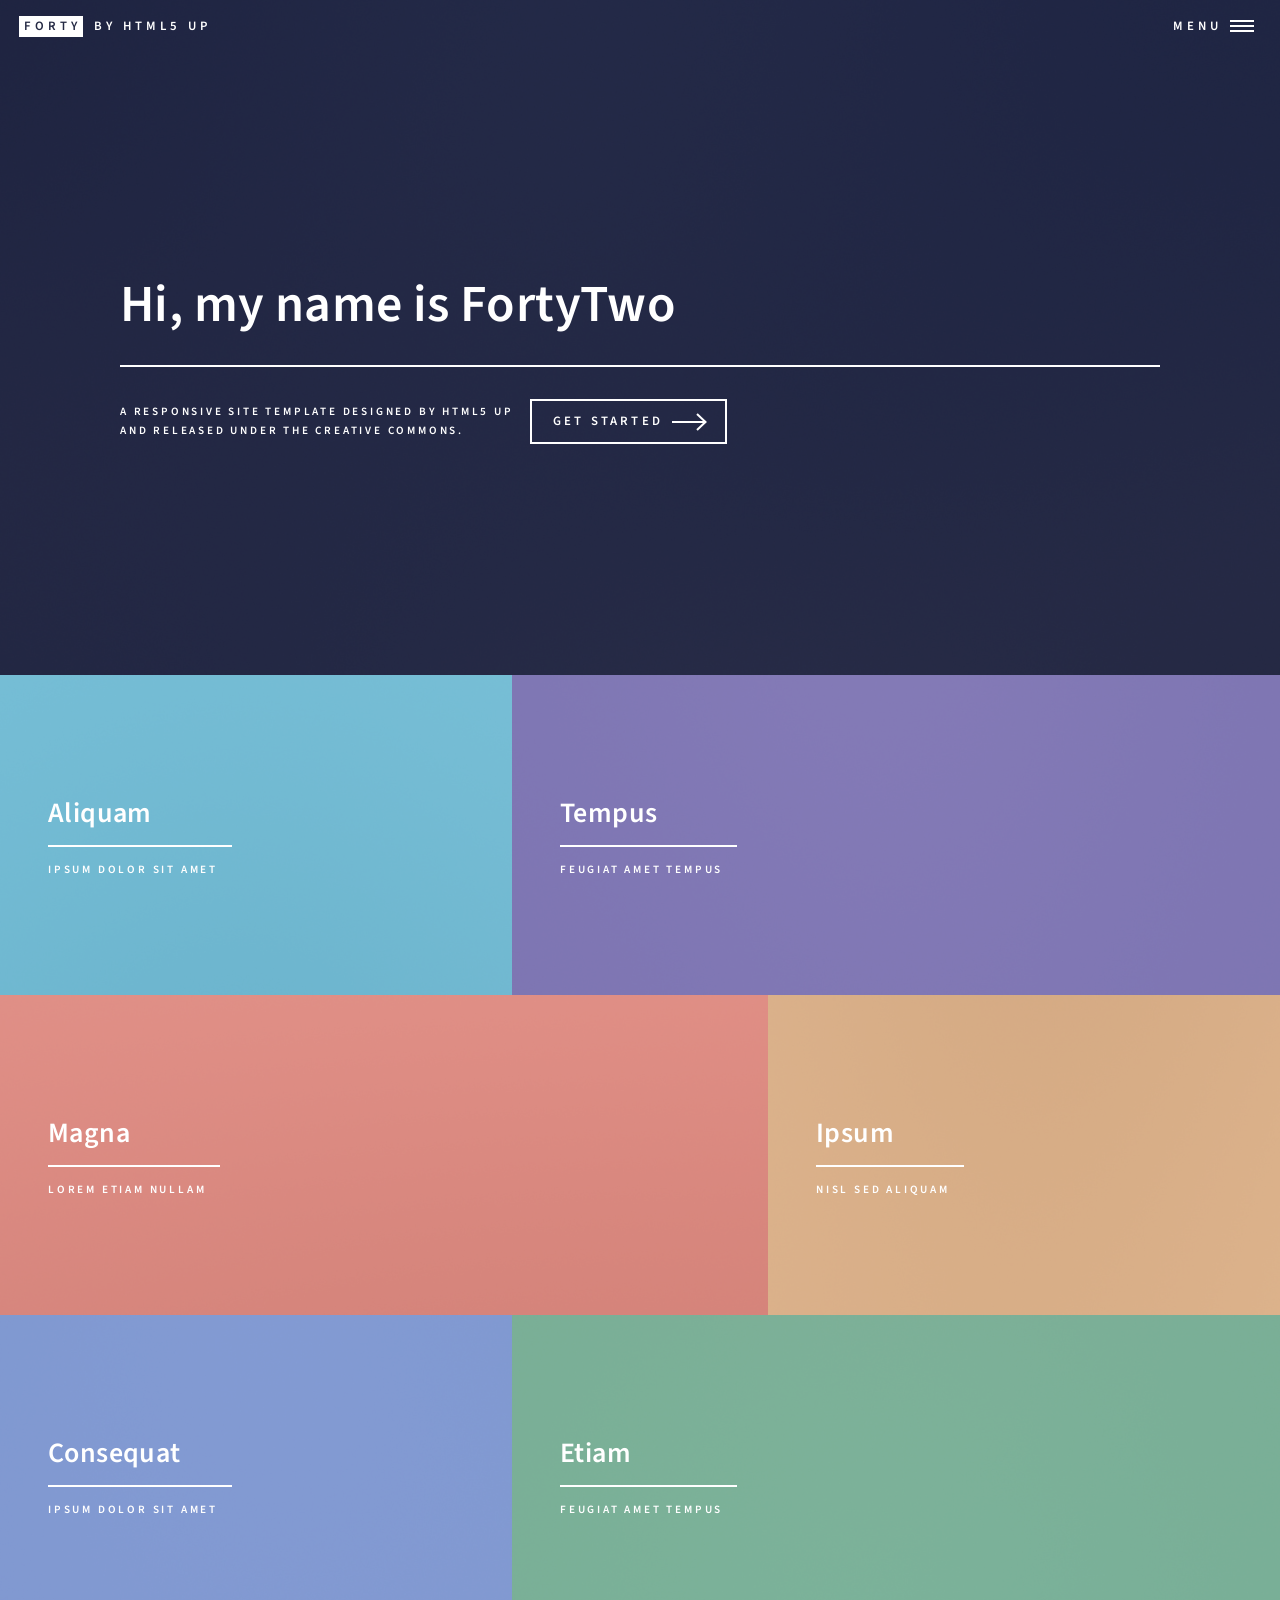
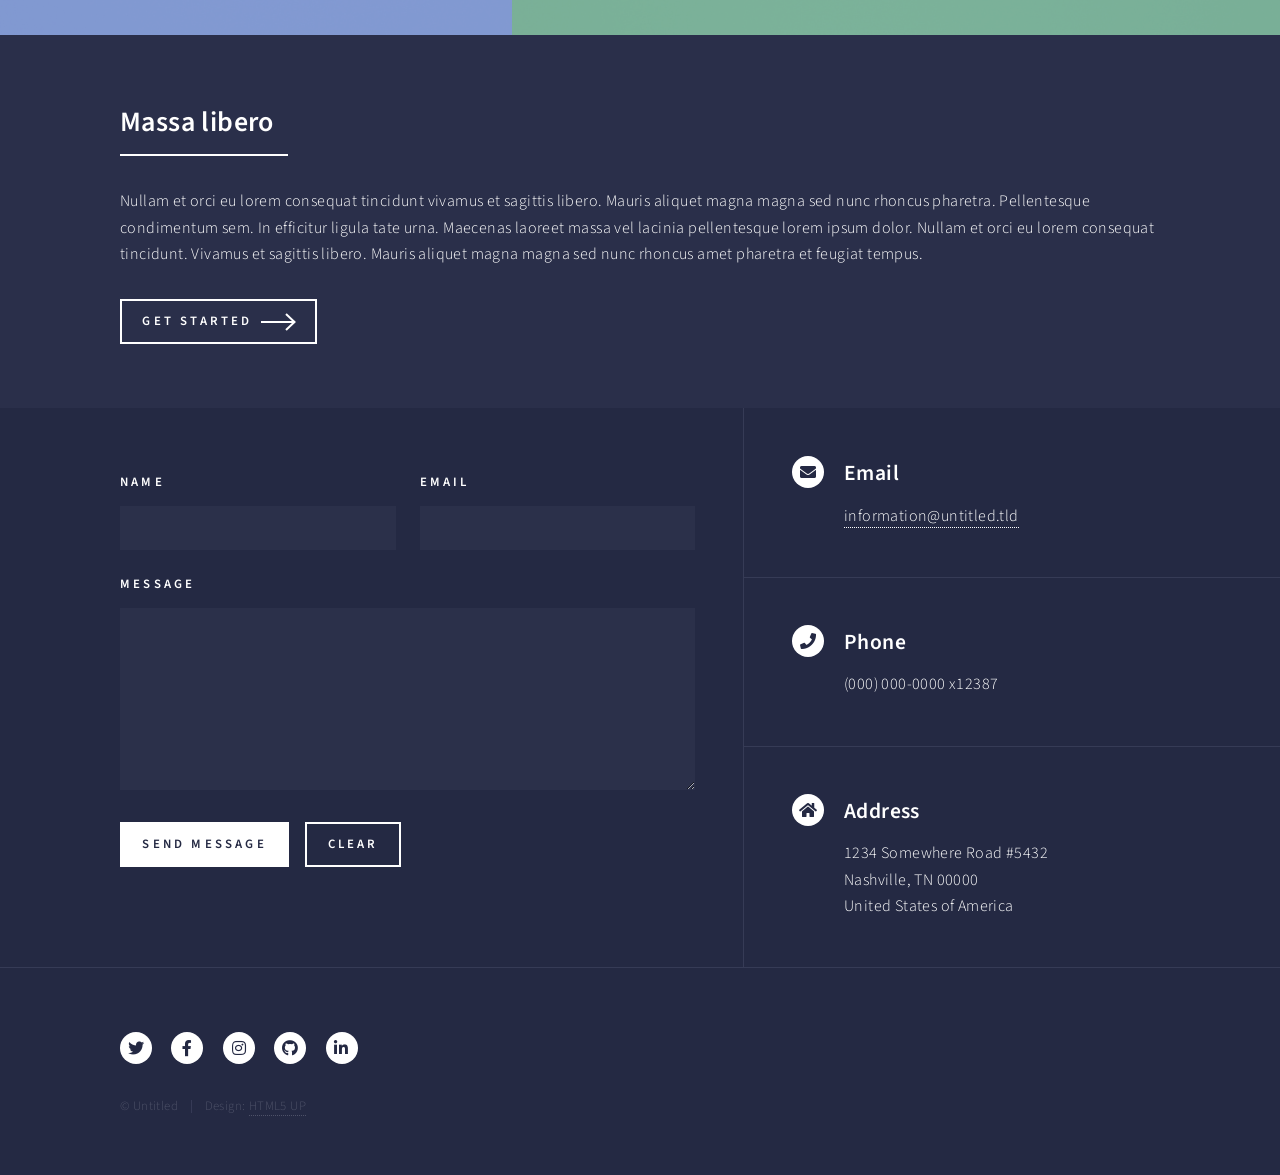
==== index.html @ 8584f083 "Update index.html" ====
<!DOCTYPE HTML>
<!--
	Forty by HTML5 UP
	html5up.net | @ajlkn
	Free for personal and commercial use under the CCA 3.0 license (html5up.net/license)
-->
<html>
	<head>
		<title>Forty by HTML5 UP</title>
		<meta charset="utf-8" />
		<meta name="viewport" content="width=device-width, initial-scale=1, user-scalable=no" />
		<link rel="stylesheet" href="assets/css/main.css" />
		<noscript><link rel="stylesheet" href="assets/css/noscript.css" /></noscript>
	</head>
	<body class="is-preload">

		<!-- Wrapper -->
			<div id="wrapper">

				<!-- Header -->
					<header id="header" class="alt">
						<a href="index.html" class="logo"><strong>Forty</strong> <span>by HTML5 UP</span></a>
						<nav>
							<a href="#menu">Menu</a>
						</nav>
					</header>

				<!-- Menu -->
					<nav id="menu">
						<ul class="links">
							<li><a href="index.html">Home</a></li>
							<li><a href="landing.html">Landing</a></li>
							<li><a href="generic.html">Generic</a></li>
							<li><a href="elements.html">Elements</a></li>
						</ul>
						<ul class="actions stacked">
							<li><a href="#" class="button primary fit">Get Started</a></li>
							<li><a href="#" class="button fit">Log In</a></li>
						</ul>
					</nav>

				<!-- Banner -->
					<section id="banner" class="major">
						<div class="inner">
							<header class="major">
								<h1>Hi, my name is FortyTwo</h1>
							</header>
							<div class="content">
								<p>A responsive site template designed by HTML5 UP<br />
								and released under the Creative Commons.</p>
								<ul class="actions">
									<li><a href="#one" class="button next scrolly">Get Started</a></li>
								</ul>
							</div>
						</div>
					</section>

				<!-- Main -->
					<div id="main">

						<!-- One -->
							<section id="one" class="tiles">
								<article>
									<span class="image">
										<img src="images/pic01.jpg" alt="" />
									</span>
									<header class="major">
										<h3><a href="landing.html" class="link">Aliquam</a></h3>
										<p>Ipsum dolor sit amet</p>
									</header>
								</article>
								<article>
									<span class="image">
										<img src="images/pic02.jpg" alt="" />
									</span>
									<header class="major">
										<h3><a href="landing.html" class="link">Tempus</a></h3>
										<p>feugiat amet tempus</p>
									</header>
								</article>
								<article>
									<span class="image">
										<img src="images/pic03.jpg" alt="" />
									</span>
									<header class="major">
										<h3><a href="landing.html" class="link">Magna</a></h3>
										<p>Lorem etiam nullam</p>
									</header>
								</article>
								<article>
									<span class="image">
										<img src="images/pic04.jpg" alt="" />
									</span>
									<header class="major">
										<h3><a href="landing.html" class="link">Ipsum</a></h3>
										<p>Nisl sed aliquam</p>
									</header>
								</article>
								<article>
									<span class="image">
										<img src="images/pic05.jpg" alt="" />
									</span>
									<header class="major">
										<h3><a href="landing.html" class="link">Consequat</a></h3>
										<p>Ipsum dolor sit amet</p>
									</header>
								</article>
								<article>
									<span class="image">
										<img src="images/pic06.jpg" alt="" />
									</span>
									<header class="major">
										<h3><a href="landing.html" class="link">Etiam</a></h3>
										<p>Feugiat amet tempus</p>
									</header>
								</article>
							</section>

						<!-- Two -->
							<section id="two">
								<div class="inner">
									<header class="major">
										<h2>Massa libero</h2>
									</header>
									<p>Nullam et orci eu lorem consequat tincidunt vivamus et sagittis libero. Mauris aliquet magna magna sed nunc rhoncus pharetra. Pellentesque condimentum sem. In efficitur ligula tate urna. Maecenas laoreet massa vel lacinia pellentesque lorem ipsum dolor. Nullam et orci eu lorem consequat tincidunt. Vivamus et sagittis libero. Mauris aliquet magna magna sed nunc rhoncus amet pharetra et feugiat tempus.</p>
									<ul class="actions">
										<li><a href="landing.html" class="button next">Get Started</a></li>
									</ul>
								</div>
							</section>

					</div>

				<!-- Contact -->
					<section id="contact">
						<div class="inner">
							<section>
								<form method="post" action="#">
									<div class="fields">
										<div class="field half">
											<label for="name">Name</label>
											<input type="text" name="name" id="name" />
										</div>
										<div class="field half">
											<label for="email">Email</label>
											<input type="text" name="email" id="email" />
										</div>
										<div class="field">
											<label for="message">Message</label>
											<textarea name="message" id="message" rows="6"></textarea>
										</div>
									</div>
									<ul class="actions">
										<li><input type="submit" value="Send Message" class="primary" /></li>
										<li><input type="reset" value="Clear" /></li>
									</ul>
								</form>
							</section>
							<section class="split">
								<section>
									<div class="contact-method">
										<span class="icon solid alt fa-envelope"></span>
										<h3>Email</h3>
										<a href="#">information@untitled.tld</a>
									</div>
								</section>
								<section>
									<div class="contact-method">
										<span class="icon solid alt fa-phone"></span>
										<h3>Phone</h3>
										<span>(000) 000-0000 x12387</span>
									</div>
								</section>
								<section>
									<div class="contact-method">
										<span class="icon solid alt fa-home"></span>
										<h3>Address</h3>
										<span>1234 Somewhere Road #5432<br />
										Nashville, TN 00000<br />
										United States of America</span>
									</div>
								</section>
							</section>
						</div>
					</section>

				<!-- Footer -->
					<footer id="footer">
						<div class="inner">
							<ul class="icons">
								<li><a href="#" class="icon brands alt fa-twitter"><span class="label">Twitter</span></a></li>
								<li><a href="#" class="icon brands alt fa-facebook-f"><span class="label">Facebook</span></a></li>
								<li><a href="#" class="icon brands alt fa-instagram"><span class="label">Instagram</span></a></li>
								<li><a href="#" class="icon brands alt fa-github"><span class="label">GitHub</span></a></li>
								<li><a href="#" class="icon brands alt fa-linkedin-in"><span class="label">LinkedIn</span></a></li>
							</ul>
							<ul class="copyright">
								<li>&copy; Untitled</li><li>Design: <a href="https://html5up.net">HTML5 UP</a></li>
							</ul>
						</div>
					</footer>

			</div>

		<!-- Scripts -->
			<script src="assets/js/jquery.min.js"></script>
			<script src="assets/js/jquery.scrolly.min.js"></script>
			<script src="assets/js/jquery.scrollex.min.js"></script>
			<script src="assets/js/browser.min.js"></script>
			<script src="assets/js/breakpoints.min.js"></script>
			<script src="assets/js/util.js"></script>
			<script src="assets/js/main.js"></script>

	</body>

</html>
---- assets/css/main.css ----
@import url(fontawesome-all.min.css);
@import url("https://fonts.googleapis.com/css?family=Source+Sans+Pro:300,300italic,600,600italic");

/*
	Forty by HTML5 UP
	html5up.net | @ajlkn
	Free for personal and commercial use under the CCA 3.0 license (html5up.net/license)
*/

html, body, div, span, applet, object,
iframe, h1, h2, h3, h4, h5, h6, p, blockquote,
pre, a, abbr, acronym, address, big, cite,
code, del, dfn, em, img, ins, kbd, q, s, samp,
small, strike, strong, sub, sup, tt, var, b,
u, i, center, dl, dt, dd, ol, ul, li, fieldset,
form, label, legend, table, caption, tbody,
tfoot, thead, tr, th, td, article, aside,
canvas, details, embed, figure, figcaption,
footer, header, hgroup, menu, nav, output, ruby,
section, summary, time, mark, audio, video {
	margin: 0;
	padding: 0;
	border: 0;
	font-size: 100%;
	font: inherit;
	vertical-align: baseline;}

article, aside, details, figcaption, figure,
footer, header, hgroup, menu, nav, section {
	display: block;}

body {
	line-height: 1;
}

ol, ul {
	list-style: none;
}

blockquote, q {
	quotes: none;
}

	blockquote:before, blockquote:after, q:before, q:after {
		content: '';
		content: none;
	}

table {
	border-collapse: collapse;
	border-spacing: 0;
}

body {
	-webkit-text-size-adjust: none;
}

mark {
	background-color: transparent;
	color: inherit;
}

input::-moz-focus-inner {
	border: 0;
	padding: 0;
}

input, select, textarea {
	-moz-appearance: none;
	-webkit-appearance: none;
	-ms-appearance: none;
	appearance: none;
}

/* Basic */

	@-ms-viewport {
		width: device-width;
	}

	body {
		-ms-overflow-style: scrollbar;
	}

	@media screen and (max-width: 480px) {

		html, body {
			min-width: 320px;
		}

	}

	html {
		box-sizing: border-box;
	}

	*, *:before, *:after {
		box-sizing: inherit;
	}

	body {
		background: #242943;
	}

		body.is-preload *, body.is-preload *:before, body.is-preload *:after {
			-moz-animation: none !important;
			-webkit-animation: none !important;
			-ms-animation: none !important;
			animation: none !important;
			-moz-transition: none !important;
			-webkit-transition: none !important;
			-ms-transition: none !important;
			transition: none !important;
		}

/* Type */

	body, input, select, textarea {
		color: #ffffff;
		font-family: "Source Sans Pro", Helvetica, sans-serif;
		font-size: 17pt;
		font-weight: 300;
		letter-spacing: 0.025em;
		line-height: 1.65;
	}

		@media screen and (max-width: 1680px) {

			body, input, select, textarea {
				font-size: 14pt;
			}

		}

		@media screen and (max-width: 1280px) {

			body, input, select, textarea {
				font-size: 12pt;
			}

		}

		@media screen and (max-width: 360px) {

			body, input, select, textarea {
				font-size: 11pt;
			}

		}

	a {
		-moz-transition: color 0.2s ease-in-out, border-bottom-color 0.2s ease-in-out;
		-webkit-transition: color 0.2s ease-in-out, border-bottom-color 0.2s ease-in-out;
		-ms-transition: color 0.2s ease-in-out, border-bottom-color 0.2s ease-in-out;
		transition: color 0.2s ease-in-out, border-bottom-color 0.2s ease-in-out;
		border-bottom: dotted 1px;
		color: inherit;
		text-decoration: none;
	}

		a:hover {
			border-bottom-color: transparent;
			color: #9bf1ff !important;
		}

		a:active {
			color: #53e3fb !important;
		}

	strong, b {
		color: #ffffff;
		font-weight: 600;
	}

	em, i {
		font-style: italic;
	}

	p {
		margin: 0 0 2em 0;
	}

	h1, h2, h3, h4, h5, h6 {
		color: #ffffff;
		font-weight: 600;
		line-height: 1.65;
		margin: 0 0 1em 0;
	}

		h1 a, h2 a, h3 a, h4 a, h5 a, h6 a {
			color: inherit;
			border-bottom: 0;
		}

	h1 {
		font-size: 2.5em;
	}

	h2 {
		font-size: 1.75em;
	}

	h3 {
		font-size: 1.35em;
	}

	h4 {
		font-size: 1.1em;
	}

	h5 {
		font-size: 0.9em;
	}

	h6 {
		font-size: 0.7em;
	}

	@media screen and (max-width: 736px) {

		h1 {
			font-size: 2em;
		}

		h2 {
			font-size: 1.5em;
		}

		h3 {
			font-size: 1.25em;
		}

	}

	sub {
		font-size: 0.8em;
		position: relative;
		top: 0.5em;
	}

	sup {
		font-size: 0.8em;
		position: relative;
		top: -0.5em;
	}

	blockquote {
		border-left: solid 4px rgba(212, 212, 255, 0.1);
		font-style: italic;
		margin: 0 0 2em 0;
		padding: 0.5em 0 0.5em 2em;
	}

	code {
		background: rgba(212, 212, 255, 0.035);
		font-family: "Courier New", monospace;
		font-size: 0.9em;
		margin: 0 0.25em;
		padding: 0.25em 0.65em;
	}

	pre {
		-webkit-overflow-scrolling: touch;
		font-family: "Courier New", monospace;
		font-size: 0.9em;
		margin: 0 0 2em 0;
	}

		pre code {
			display: block;
			line-height: 1.75;
			padding: 1em 1.5em;
			overflow-x: auto;
		}

	hr {
		border: 0;
		border-bottom: solid 1px rgba(212, 212, 255, 0.1);
		margin: 2em 0;
	}

		hr.major {
			margin: 3em 0;
		}

	.align-left {
		text-align: left;
	}

	.align-center {
		text-align: center;
	}

	.align-right {
		text-align: right;
	}

/* Row */

	.row {
		display: flex;
		flex-wrap: wrap;
		box-sizing: border-box;
		align-items: stretch;
	}

		.row > * {
			box-sizing: border-box;
		}

		.row.gtr-uniform > * > :last-child {
			margin-bottom: 0;
		}

		.row.aln-left {
			justify-content: flex-start;
		}

		.row.aln-center {
			justify-content: center;
		}

		.row.aln-right {
			justify-content: flex-end;
		}

		.row.aln-top {
			align-items: flex-start;
		}

		.row.aln-middle {
			align-items: center;
		}

		.row.aln-bottom {
			align-items: flex-end;
		}

		.row > .imp {
			order: -1;
		}

		.row > .col-1 {
			width: 8.33333%;
		}

		.row > .off-1 {
			margin-left: 8.33333%;
		}

		.row > .col-2 {
			width: 16.66667%;
		}

		.row > .off-2 {
			margin-left: 16.66667%;
		}

		.row > .col-3 {
			width: 25%;
		}

		.row > .off-3 {
			margin-left: 25%;
		}

		.row > .col-4 {
			width: 33.33333%;
		}

		.row > .off-4 {
			margin-left: 33.33333%;
		}

		.row > .col-5 {
			width: 41.66667%;
		}

		.row > .off-5 {
			margin-left: 41.66667%;
		}

		.row > .col-6 {
			width: 50%;
		}

		.row > .off-6 {
			margin-left: 50%;
		}

		.row > .col-7 {
			width: 58.33333%;
		}

		.row > .off-7 {
			margin-left: 58.33333%;
		}

		.row > .col-8 {
			width: 66.66667%;
		}

		.row > .off-8 {
			margin-left: 66.66667%;
		}

		.row > .col-9 {
			width: 75%;
		}

		.row > .off-9 {
			margin-left: 75%;
		}

		.row > .col-10 {
			width: 83.33333%;
		}

		.row > .off-10 {
			margin-left: 83.33333%;
		}

		.row > .col-11 {
			width: 91.66667%;
		}

		.row > .off-11 {
			margin-left: 91.66667%;
		}

		.row > .col-12 {
			width: 100%;
		}

		.row > .off-12 {
			margin-left: 100%;
		}

		.row.gtr-0 {
			margin-top: 0;
			margin-left: 0em;
		}

			.row.gtr-0 > * {
				padding: 0 0 0 0em;
			}

			.row.gtr-0.gtr-uniform {
				margin-top: 0em;
			}

				.row.gtr-0.gtr-uniform > * {
					padding-top: 0em;
				}

		.row.gtr-25 {
			margin-top: 0;
			margin-left: -0.5em;
		}

			.row.gtr-25 > * {
				padding: 0 0 0 0.5em;
			}

			.row.gtr-25.gtr-uniform {
				margin-top: -0.5em;
			}

				.row.gtr-25.gtr-uniform > * {
					padding-top: 0.5em;
				}

		.row.gtr-50 {
			margin-top: 0;
			margin-left: -1em;
		}

			.row.gtr-50 > * {
				padding: 0 0 0 1em;
			}

			.row.gtr-50.gtr-uniform {
				margin-top: -1em;
			}

				.row.gtr-50.gtr-uniform > * {
					padding-top: 1em;
				}

		.row {
			margin-top: 0;
			margin-left: -2em;
		}

			.row > * {
				padding: 0 0 0 2em;
			}

			.row.gtr-uniform {
				margin-top: -2em;
			}

				.row.gtr-uniform > * {
					padding-top: 2em;
				}

		.row.gtr-150 {
			margin-top: 0;
			margin-left: -3em;
		}

			.row.gtr-150 > * {
				padding: 0 0 0 3em;
			}

			.row.gtr-150.gtr-uniform {
				margin-top: -3em;
			}

				.row.gtr-150.gtr-uniform > * {
					padding-top: 3em;
				}

		.row.gtr-200 {
			margin-top: 0;
			margin-left: -4em;
		}

			.row.gtr-200 > * {
				padding: 0 0 0 4em;
			}

			.row.gtr-200.gtr-uniform {
				margin-top: -4em;
			}

				.row.gtr-200.gtr-uniform > * {
					padding-top: 4em;
				}

		@media screen and (max-width: 1680px) {

			.row {
				display: flex;
				flex-wrap: wrap;
				box-sizing: border-box;
				align-items: stretch;
			}

				.row > * {
					box-sizing: border-box;
				}

				.row.gtr-uniform > * > :last-child {
					margin-bottom: 0;
				}

				.row.aln-left {
					justify-content: flex-start;
				}

				.row.aln-center {
					justify-content: center;
				}

				.row.aln-right {
					justify-content: flex-end;
				}

				.row.aln-top {
					align-items: flex-start;
				}

				.row.aln-middle {
					align-items: center;
				}

				.row.aln-bottom {
					align-items: flex-end;
				}

				.row > .imp-xlarge {
					order: -1;
				}

				.row > .col-1-xlarge {
					width: 8.33333%;
				}

				.row > .off-1-xlarge {
					margin-left: 8.33333%;
				}

				.row > .col-2-xlarge {
					width: 16.66667%;
				}

				.row > .off-2-xlarge {
					margin-left: 16.66667%;
				}

				.row > .col-3-xlarge {
					width: 25%;
				}

				.row > .off-3-xlarge {
					margin-left: 25%;
				}

				.row > .col-4-xlarge {
					width: 33.33333%;
				}

				.row > .off-4-xlarge {
					margin-left: 33.33333%;
				}

				.row > .col-5-xlarge {
					width: 41.66667%;
				}

				.row > .off-5-xlarge {
					margin-left: 41.66667%;
				}

				.row > .col-6-xlarge {
					width: 50%;
				}

				.row > .off-6-xlarge {
					margin-left: 50%;
				}

				.row > .col-7-xlarge {
					width: 58.33333%;
				}

				.row > .off-7-xlarge {
					margin-left: 58.33333%;
				}

				.row > .col-8-xlarge {
					width: 66.66667%;
				}

				.row > .off-8-xlarge {
					margin-left: 66.66667%;
				}

				.row > .col-9-xlarge {
					width: 75%;
				}

				.row > .off-9-xlarge {
					margin-left: 75%;
				}

				.row > .col-10-xlarge {
					width: 83.33333%;
				}

				.row > .off-10-xlarge {
					margin-left: 83.33333%;
				}

				.row > .col-11-xlarge {
					width: 91.66667%;
				}

				.row > .off-11-xlarge {
					margin-left: 91.66667%;
				}

				.row > .col-12-xlarge {
					width: 100%;
				}

				.row > .off-12-xlarge {
					margin-left: 100%;
				}

				.row.gtr-0 {
					margin-top: 0;
					margin-left: 0em;
				}

					.row.gtr-0 > * {
						padding: 0 0 0 0em;
					}

					.row.gtr-0.gtr-uniform {
						margin-top: 0em;
					}

						.row.gtr-0.gtr-uniform > * {
							padding-top: 0em;
						}

				.row.gtr-25 {
					margin-top: 0;
					margin-left: -0.5em;
				}

					.row.gtr-25 > * {
						padding: 0 0 0 0.5em;
					}

					.row.gtr-25.gtr-uniform {
						margin-top: -0.5em;
					}

						.row.gtr-25.gtr-uniform > * {
							padding-top: 0.5em;
						}

				.row.gtr-50 {
					margin-top: 0;
					margin-left: -1em;
				}

					.row.gtr-50 > * {
						padding: 0 0 0 1em;
					}

					.row.gtr-50.gtr-uniform {
						margin-top: -1em;
					}

						.row.gtr-50.gtr-uniform > * {
							padding-top: 1em;
						}

				.row {
					margin-top: 0;
					margin-left: -2em;
				}

					.row > * {
						padding: 0 0 0 2em;
					}

					.row.gtr-uniform {
						margin-top: -2em;
					}

						.row.gtr-uniform > * {
							padding-top: 2em;
						}

				.row.gtr-150 {
					margin-top: 0;
					margin-left: -3em;
				}

					.row.gtr-150 > * {
						padding: 0 0 0 3em;
					}

					.row.gtr-150.gtr-uniform {
						margin-top: -3em;
					}

						.row.gtr-150.gtr-uniform > * {
							padding-top: 3em;
						}

				.row.gtr-200 {
					margin-top: 0;
					margin-left: -4em;
				}

					.row.gtr-200 > * {
						padding: 0 0 0 4em;
					}

					.row.gtr-200.gtr-uniform {
						margin-top: -4em;
					}

						.row.gtr-200.gtr-uniform > * {
							padding-top: 4em;
						}

		}

		@media screen and (max-width: 1280px) {

			.row {
				display: flex;
				flex-wrap: wrap;
				box-sizing: border-box;
				align-items: stretch;
			}

				.row > * {
					box-sizing: border-box;
				}

				.row.gtr-uniform > * > :last-child {
					margin-bottom: 0;
				}

				.row.aln-left {
					justify-content: flex-start;
				}

				.row.aln-center {
					justify-content: center;
				}

				.row.aln-right {
					justify-content: flex-end;
				}

				.row.aln-top {
					align-items: flex-start;
				}

				.row.aln-middle {
					align-items: center;
				}

				.row.aln-bottom {
					align-items: flex-end;
				}

				.row > .imp-large {
					order: -1;
				}

				.row > .col-1-large {
					width: 8.33333%;
				}

				.row > .off-1-large {
					margin-left: 8.33333%;
				}

				.row > .col-2-large {
					width: 16.66667%;
				}

				.row > .off-2-large {
					margin-left: 16.66667%;
				}

				.row > .col-3-large {
					width: 25%;
				}

				.row > .off-3-large {
					margin-left: 25%;
				}

				.row > .col-4-large {
					width: 33.33333%;
				}

				.row > .off-4-large {
					margin-left: 33.33333%;
				}

				.row > .col-5-large {
					width: 41.66667%;
				}

				.row > .off-5-large {
					margin-left: 41.66667%;
				}

				.row > .col-6-large {
					width: 50%;
				}

				.row > .off-6-large {
					margin-left: 50%;
				}

				.row > .col-7-large {
					width: 58.33333%;
				}

				.row > .off-7-large {
					margin-left: 58.33333%;
				}

				.row > .col-8-large {
					width: 66.66667%;
				}

				.row > .off-8-large {
					margin-left: 66.66667%;
				}

				.row > .col-9-large {
					width: 75%;
				}

				.row > .off-9-large {
					margin-left: 75%;
				}

				.row > .col-10-large {
					width: 83.33333%;
				}

				.row > .off-10-large {
					margin-left: 83.33333%;
				}

				.row > .col-11-large {
					width: 91.66667%;
				}

				.row > .off-11-large {
					margin-left: 91.66667%;
				}

				.row > .col-12-large {
					width: 100%;
				}

				.row > .off-12-large {
					margin-left: 100%;
				}

				.row.gtr-0 {
					margin-top: 0;
					margin-left: 0em;
				}

					.row.gtr-0 > * {
						padding: 0 0 0 0em;
					}

					.row.gtr-0.gtr-uniform {
						margin-top: 0em;
					}

						.row.gtr-0.gtr-uniform > * {
							padding-top: 0em;
						}

				.row.gtr-25 {
					margin-top: 0;
					margin-left: -0.375em;
				}

					.row.gtr-25 > * {
						padding: 0 0 0 0.375em;
					}

					.row.gtr-25.gtr-uniform {
						margin-top: -0.375em;
					}

						.row.gtr-25.gtr-uniform > * {
							padding-top: 0.375em;
						}

				.row.gtr-50 {
					margin-top: 0;
					margin-left: -0.75em;
				}

					.row.gtr-50 > * {
						padding: 0 0 0 0.75em;
					}

					.row.gtr-50.gtr-uniform {
						margin-top: -0.75em;
					}

						.row.gtr-50.gtr-uniform > * {
							padding-top: 0.75em;
						}

				.row {
					margin-top: 0;
					margin-left: -1.5em;
				}

					.row > * {
						padding: 0 0 0 1.5em;
					}

					.row.gtr-uniform {
						margin-top: -1.5em;
					}

						.row.gtr-uniform > * {
							padding-top: 1.5em;
						}

				.row.gtr-150 {
					margin-top: 0;
					margin-left: -2.25em;
				}

					.row.gtr-150 > * {
						padding: 0 0 0 2.25em;
					}

					.row.gtr-150.gtr-uniform {
						margin-top: -2.25em;
					}

						.row.gtr-150.gtr-uniform > * {
							padding-top: 2.25em;
						}

				.row.gtr-200 {
					margin-top: 0;
					margin-left: -3em;
				}

					.row.gtr-200 > * {
						padding: 0 0 0 3em;
					}

					.row.gtr-200.gtr-uniform {
						margin-top: -3em;
					}

						.row.gtr-200.gtr-uniform > * {
							padding-top: 3em;
						}

		}

		@media screen and (max-width: 980px) {

			.row {
				display: flex;
				flex-wrap: wrap;
				box-sizing: border-box;
				align-items: stretch;
			}

				.row > * {
					box-sizing: border-box;
				}

				.row.gtr-uniform > * > :last-child {
					margin-bottom: 0;
				}

				.row.aln-left {
					justify-content: flex-start;
				}

				.row.aln-center {
					justify-content: center;
				}

				.row.aln-right {
					justify-content: flex-end;
				}

				.row.aln-top {
					align-items: flex-start;
				}

				.row.aln-middle {
					align-items: center;
				}

				.row.aln-bottom {
					align-items: flex-end;
				}

				.row > .imp-medium {
					order: -1;
				}

				.row > .col-1-medium {
					width: 8.33333%;
				}

				.row > .off-1-medium {
					margin-left: 8.33333%;
				}

				.row > .col-2-medium {
					width: 16.66667%;
				}

				.row > .off-2-medium {
					margin-left: 16.66667%;
				}

				.row > .col-3-medium {
					width: 25%;
				}

				.row > .off-3-medium {
					margin-left: 25%;
				}

				.row > .col-4-medium {
					width: 33.33333%;
				}

				.row > .off-4-medium {
					margin-left: 33.33333%;
				}

				.row > .col-5-medium {
					width: 41.66667%;
				}

				.row > .off-5-medium {
					margin-left: 41.66667%;
				}

				.row > .col-6-medium {
					width: 50%;
				}

				.row > .off-6-medium {
					margin-left: 50%;
				}

				.row > .col-7-medium {
					width: 58.33333%;
				}

				.row > .off-7-medium {
					margin-left: 58.33333%;
				}

				.row > .col-8-medium {
					width: 66.66667%;
				}

				.row > .off-8-medium {
					margin-left: 66.66667%;
				}

				.row > .col-9-medium {
					width: 75%;
				}

				.row > .off-9-medium {
					margin-left: 75%;
				}

				.row > .col-10-medium {
					width: 83.33333%;
				}

				.row > .off-10-medium {
					margin-left: 83.33333%;
				}

				.row > .col-11-medium {
					width: 91.66667%;
				}

				.row > .off-11-medium {
					margin-left: 91.66667%;
				}

				.row > .col-12-medium {
					width: 100%;
				}

				.row > .off-12-medium {
					margin-left: 100%;
				}

				.row.gtr-0 {
					margin-top: 0;
					margin-left: 0em;
				}

					.row.gtr-0 > * {
						padding: 0 0 0 0em;
					}

					.row.gtr-0.gtr-uniform {
						margin-top: 0em;
					}

						.row.gtr-0.gtr-uniform > * {
							padding-top: 0em;
						}

				.row.gtr-25 {
					margin-top: 0;
					margin-left: -0.375em;
				}

					.row.gtr-25 > * {
						padding: 0 0 0 0.375em;
					}

					.row.gtr-25.gtr-uniform {
						margin-top: -0.375em;
					}

						.row.gtr-25.gtr-uniform > * {
							padding-top: 0.375em;
						}

				.row.gtr-50 {
					margin-top: 0;
					margin-left: -0.75em;
				}

					.row.gtr-50 > * {
						padding: 0 0 0 0.75em;
					}

					.row.gtr-50.gtr-uniform {
						margin-top: -0.75em;
					}

						.row.gtr-50.gtr-uniform > * {
							padding-top: 0.75em;
						}

				.row {
					margin-top: 0;
					margin-left: -1.5em;
				}

					.row > * {
						padding: 0 0 0 1.5em;
					}

					.row.gtr-uniform {
						margin-top: -1.5em;
					}

						.row.gtr-uniform > * {
							padding-top: 1.5em;
						}

				.row.gtr-150 {
					margin-top: 0;
					margin-left: -2.25em;
				}

					.row.gtr-150 > * {
						padding: 0 0 0 2.25em;
					}

					.row.gtr-150.gtr-uniform {
						margin-top: -2.25em;
					}

						.row.gtr-150.gtr-uniform > * {
							padding-top: 2.25em;
						}

				.row.gtr-200 {
					margin-top: 0;
					margin-left: -3em;
				}

					.row.gtr-200 > * {
						padding: 0 0 0 3em;
					}

					.row.gtr-200.gtr-uniform {
						margin-top: -3em;
					}

						.row.gtr-200.gtr-uniform > * {
							padding-top: 3em;
						}

		}

		@media screen and (max-width: 736px) {

			.row {
				display: flex;
				flex-wrap: wrap;
				box-sizing: border-box;
				align-items: stretch;
			}

				.row > * {
					box-sizing: border-box;
				}

				.row.gtr-uniform > * > :last-child {
					margin-bottom: 0;
				}

				.row.aln-left {
					justify-content: flex-start;
				}

				.row.aln-center {
					justify-content: center;
				}

				.row.aln-right {
					justify-content: flex-end;
				}

				.row.aln-top {
					align-items: flex-start;
				}

				.row.aln-middle {
					align-items: center;
				}

				.row.aln-bottom {
					align-items: flex-end;
				}

				.row > .imp-small {
					order: -1;
				}

				.row > .col-1-small {
					width: 8.33333%;
				}

				.row > .off-1-small {
					margin-left: 8.33333%;
				}

				.row > .col-2-small {
					width: 16.66667%;
				}

				.row > .off-2-small {
					margin-left: 16.66667%;
				}

				.row > .col-3-small {
					width: 25%;
				}

				.row > .off-3-small {
					margin-left: 25%;
				}

				.row > .col-4-small {
					width: 33.33333%;
				}

				.row > .off-4-small {
					margin-left: 33.33333%;
				}

				.row > .col-5-small {
					width: 41.66667%;
				}

				.row > .off-5-small {
					margin-left: 41.66667%;
				}

				.row > .col-6-small {
					width: 50%;
				}

				.row > .off-6-small {
					margin-left: 50%;
				}

				.row > .col-7-small {
					width: 58.33333%;
				}

				.row > .off-7-small {
					margin-left: 58.33333%;
				}

				.row > .col-8-small {
					width: 66.66667%;
				}

				.row > .off-8-small {
					margin-left: 66.66667%;
				}

				.row > .col-9-small {
					width: 75%;
				}

				.row > .off-9-small {
					margin-left: 75%;
				}

				.row > .col-10-small {
					width: 83.33333%;
				}

				.row > .off-10-small {
					margin-left: 83.33333%;
				}

				.row > .col-11-small {
					width: 91.66667%;
				}

				.row > .off-11-small {
					margin-left: 91.66667%;
				}

				.row > .col-12-small {
					width: 100%;
				}

				.row > .off-12-small {
					margin-left: 100%;
				}

				.row.gtr-0 {
					margin-top: 0;
					margin-left: 0em;
				}

					.row.gtr-0 > * {
						padding: 0 0 0 0em;
					}

					.row.gtr-0.gtr-uniform {
						margin-top: 0em;
					}

						.row.gtr-0.gtr-uniform > * {
							padding-top: 0em;
						}

				.row.gtr-25 {
					margin-top: 0;
					margin-left: -0.3125em;
				}

					.row.gtr-25 > * {
						padding: 0 0 0 0.3125em;
					}

					.row.gtr-25.gtr-uniform {
						margin-top: -0.3125em;
					}

						.row.gtr-25.gtr-uniform > * {
							padding-top: 0.3125em;
						}

				.row.gtr-50 {
					margin-top: 0;
					margin-left: -0.625em;
				}

					.row.gtr-50 > * {
						padding: 0 0 0 0.625em;
					}

					.row.gtr-50.gtr-uniform {
						margin-top: -0.625em;
					}

						.row.gtr-50.gtr-uniform > * {
							padding-top: 0.625em;
						}

				.row {
					margin-top: 0;
					margin-left: -1.25em;
				}

					.row > * {
						padding: 0 0 0 1.25em;
					}

					.row.gtr-uniform {
						margin-top: -1.25em;
					}

						.row.gtr-uniform > * {
							padding-top: 1.25em;
						}

				.row.gtr-150 {
					margin-top: 0;
					margin-left: -1.875em;
				}

					.row.gtr-150 > * {
						padding: 0 0 0 1.875em;
					}

					.row.gtr-150.gtr-uniform {
						margin-top: -1.875em;
					}

						.row.gtr-150.gtr-uniform > * {
							padding-top: 1.875em;
						}

				.row.gtr-200 {
					margin-top: 0;
					margin-left: -2.5em;
				}

					.row.gtr-200 > * {
						padding: 0 0 0 2.5em;
					}

					.row.gtr-200.gtr-uniform {
						margin-top: -2.5em;
					}

						.row.gtr-200.gtr-uniform > * {
							padding-top: 2.5em;
						}

		}

		@media screen and (max-width: 480px) {

			.row {
				display: flex;
				flex-wrap: wrap;
				box-sizing: border-box;
				align-items: stretch;
			}

				.row > * {
					box-sizing: border-box;
				}

				.row.gtr-uniform > * > :last-child {
					margin-bottom: 0;
				}

				.row.aln-left {
					justify-content: flex-start;
				}

				.row.aln-center {
					justify-content: center;
				}

				.row.aln-right {
					justify-content: flex-end;
				}

				.row.aln-top {
					align-items: flex-start;
				}

				.row.aln-middle {
					align-items: center;
				}

				.row.aln-bottom {
					align-items: flex-end;
				}

				.row > .imp-xsmall {
					order: -1;
				}

				.row > .col-1-xsmall {
					width: 8.33333%;
				}

				.row > .off-1-xsmall {
					margin-left: 8.33333%;
				}

				.row > .col-2-xsmall {
					width: 16.66667%;
				}

				.row > .off-2-xsmall {
					margin-left: 16.66667%;
				}

				.row > .col-3-xsmall {
					width: 25%;
				}

				.row > .off-3-xsmall {
					margin-left: 25%;
				}

				.row > .col-4-xsmall {
					width: 33.33333%;
				}

				.row > .off-4-xsmall {
					margin-left: 33.33333%;
				}

				.row > .col-5-xsmall {
					width: 41.66667%;
				}

				.row > .off-5-xsmall {
					margin-left: 41.66667%;
				}

				.row > .col-6-xsmall {
					width: 50%;
				}

				.row > .off-6-xsmall {
					margin-left: 50%;
				}

				.row > .col-7-xsmall {
					width: 58.33333%;
				}

				.row > .off-7-xsmall {
					margin-left: 58.33333%;
				}

				.row > .col-8-xsmall {
					width: 66.66667%;
				}

				.row > .off-8-xsmall {
					margin-left: 66.66667%;
				}

				.row > .col-9-xsmall {
					width: 75%;
				}

				.row > .off-9-xsmall {
					margin-left: 75%;
				}

				.row > .col-10-xsmall {
					width: 83.33333%;
				}

				.row > .off-10-xsmall {
					margin-left: 83.33333%;
				}

				.row > .col-11-xsmall {
					width: 91.66667%;
				}

				.row > .off-11-xsmall {
					margin-left: 91.66667%;
				}

				.row > .col-12-xsmall {
					width: 100%;
				}

				.row > .off-12-xsmall {
					margin-left: 100%;
				}

				.row.gtr-0 {
					margin-top: 0;
					margin-left: 0em;
				}

					.row.gtr-0 > * {
						padding: 0 0 0 0em;
					}

					.row.gtr-0.gtr-uniform {
						margin-top: 0em;
					}

						.row.gtr-0.gtr-uniform > * {
							padding-top: 0em;
						}

				.row.gtr-25 {
					margin-top: 0;
					margin-left: -0.3125em;
				}

					.row.gtr-25 > * {
						padding: 0 0 0 0.3125em;
					}

					.row.gtr-25.gtr-uniform {
						margin-top: -0.3125em;
					}

						.row.gtr-25.gtr-uniform > * {
							padding-top: 0.3125em;
						}

				.row.gtr-50 {
					margin-top: 0;
					margin-left: -0.625em;
				}

					.row.gtr-50 > * {
						padding: 0 0 0 0.625em;
					}

					.row.gtr-50.gtr-uniform {
						margin-top: -0.625em;
					}

						.row.gtr-50.gtr-uniform > * {
							padding-top: 0.625em;
						}

				.row {
					margin-top: 0;
					margin-left: -1.25em;
				}

					.row > * {
						padding: 0 0 0 1.25em;
					}

					.row.gtr-uniform {
						margin-top: -1.25em;
					}

						.row.gtr-uniform > * {
							padding-top: 1.25em;
						}

				.row.gtr-150 {
					margin-top: 0;
					margin-left: -1.875em;
				}

					.row.gtr-150 > * {
						padding: 0 0 0 1.875em;
					}

					.row.gtr-150.gtr-uniform {
						margin-top: -1.875em;
					}

						.row.gtr-150.gtr-uniform > * {
							padding-top: 1.875em;
						}

				.row.gtr-200 {
					margin-top: 0;
					margin-left: -2.5em;
				}

					.row.gtr-200 > * {
						padding: 0 0 0 2.5em;
					}

					.row.gtr-200.gtr-uniform {
						margin-top: -2.5em;
					}

						.row.gtr-200.gtr-uniform > * {
							padding-top: 2.5em;
						}

		}

/* Section/Article */

	section.special, article.special {
		text-align: center;
	}

	header.major {
		width: -moz-max-content;
		width: -webkit-max-content;
		width: -ms-max-content;
		width: max-content;
		margin-bottom: 2em;
	}

		header.major > :first-child {
			margin-bottom: 0;
			width: calc(100% + 0.5em);
		}

			header.major > :first-child:after {
				content: '';
				background-color: #ffffff;
				display: block;
				height: 2px;
				margin: 0.325em 0 0.5em 0;
				width: 100%;
			}

		header.major > p {
			font-size: 0.7em;
			font-weight: 600;
			letter-spacing: 0.25em;
			margin-bottom: 0;
			text-transform: uppercase;
		}

		body.is-ie header.major > :first-child:after {
			max-width: 9em;
		}

		body.is-ie header.major > h1:after {
			max-width: 100% !important;
		}

	@media screen and (max-width: 736px) {

		header.major > p br {
			display: none;
		}

	}

/* Form */

	form {
		margin: 0 0 2em 0;
	}

		form > :last-child {
			margin-bottom: 0;
		}

		form > .fields {
			display: -moz-flex;
			display: -webkit-flex;
			display: -ms-flex;
			display: flex;
			-moz-flex-wrap: wrap;
			-webkit-flex-wrap: wrap;
			-ms-flex-wrap: wrap;
			flex-wrap: wrap;
			width: calc(100% + 3em);
			margin: -1.5em 0 2em -1.5em;
		}

			form > .fields > .field {
				-moz-flex-grow: 0;
				-webkit-flex-grow: 0;
				-ms-flex-grow: 0;
				flex-grow: 0;
				-moz-flex-shrink: 0;
				-webkit-flex-shrink: 0;
				-ms-flex-shrink: 0;
				flex-shrink: 0;
				padding: 1.5em 0 0 1.5em;
				width: calc(100% - 1.5em);
			}

				form > .fields > .field.half {
					width: calc(50% - 0.75em);
				}

				form > .fields > .field.third {
					width: calc(100%/3 - 0.5em);
				}

				form > .fields > .field.quarter {
					width: calc(25% - 0.375em);
				}

		@media screen and (max-width: 480px) {

			form > .fields {
				width: calc(100% + 3em);
				margin: -1.5em 0 2em -1.5em;
			}

				form > .fields > .field {
					padding: 1.5em 0 0 1.5em;
					width: calc(100% - 1.5em);
				}

					form > .fields > .field.half {
						width: calc(100% - 1.5em);
					}

					form > .fields > .field.third {
						width: calc(100% - 1.5em);
					}

					form > .fields > .field.quarter {
						width: calc(100% - 1.5em);
					}

		}

	label {
		color: #ffffff;
		display: block;
		font-size: 0.8em;
		font-weight: 600;
		letter-spacing: 0.25em;
		margin: 0 0 1em 0;
		text-transform: uppercase;
	}

	input[type="text"],
	input[type="password"],
	input[type="email"],
	input[type="tel"],
	input[type="search"],
	input[type="url"],
	select,
	textarea {
		-moz-appearance: none;
		-webkit-appearance: none;
		-ms-appearance: none;
		appearance: none;
		background: rgba(212, 212, 255, 0.035);
		border: none;
		border-radius: 0;
		color: inherit;
		display: block;
		outline: 0;
		padding: 0 1em;
		text-decoration: none;
		width: 100%;
	}

		input[type="text"]:invalid,
		input[type="password"]:invalid,
		input[type="email"]:invalid,
		input[type="tel"]:invalid,
		input[type="search"]:invalid,
		input[type="url"]:invalid,
		select:invalid,
		textarea:invalid {
			box-shadow: none;
		}

		input[type="text"]:focus,
		input[type="password"]:focus,
		input[type="email"]:focus,
		input[type="tel"]:focus,
		input[type="search"]:focus,
		input[type="url"]:focus,
		select:focus,
		textarea:focus {
			border-color: #9bf1ff;
			box-shadow: 0 0 0 2px #9bf1ff;
		}

	select {
		background-image: url("data:image/svg+xml;charset=utf8,%3Csvg xmlns='http://www.w3.org/2000/svg' width='40' height='40' preserveAspectRatio='none' viewBox='0 0 40 40'%3E%3Cpath d='M9.4,12.3l10.4,10.4l10.4-10.4c0.2-0.2,0.5-0.4,0.9-0.4c0.3,0,0.6,0.1,0.9,0.4l3.3,3.3c0.2,0.2,0.4,0.5,0.4,0.9 c0,0.4-0.1,0.6-0.4,0.9L20.7,31.9c-0.2,0.2-0.5,0.4-0.9,0.4c-0.3,0-0.6-0.1-0.9-0.4L4.3,17.3c-0.2-0.2-0.4-0.5-0.4-0.9 c0-0.4,0.1-0.6,0.4-0.9l3.3-3.3c0.2-0.2,0.5-0.4,0.9-0.4S9.1,12.1,9.4,12.3z' fill='rgba(212, 212, 255, 0.1)' /%3E%3C/svg%3E");
		background-size: 1.25rem;
		background-repeat: no-repeat;
		background-position: calc(100% - 1rem) center;
		height: 2.75em;
		padding-right: 2.75em;
		text-overflow: ellipsis;
	}

		select option {
			color: #ffffff;
			background: #242943;
		}

		select:focus::-ms-value {
			background-color: transparent;
		}

		select::-ms-expand {
			display: none;
		}

	input[type="text"],
	input[type="password"],
	input[type="email"],
	input[type="tel"],
	input[type="search"],
	input[type="url"],
	select {
		height: 2.75em;
	}

	textarea {
		padding: 0.75em 1em;
	}

	input[type="checkbox"],
	input[type="radio"] {
		-moz-appearance: none;
		-webkit-appearance: none;
		-ms-appearance: none;
		appearance: none;
		display: block;
		float: left;
		margin-right: -2em;
		opacity: 0;
		width: 1em;
		z-index: -1;
	}

		input[type="checkbox"] + label,
		input[type="radio"] + label {
			text-decoration: none;
			color: #ffffff;
			cursor: pointer;
			display: inline-block;
			font-weight: 300;
			padding-left: 2.65em;
			padding-right: 0.75em;
			position: relative;
		}

			input[type="checkbox"] + label:before,
			input[type="radio"] + label:before {
				-moz-osx-font-smoothing: grayscale;
				-webkit-font-smoothing: antialiased;
				display: inline-block;
				font-style: normal;
				font-variant: normal;
				text-rendering: auto;
				line-height: 1;
				text-transform: none !important;
				font-family: 'Font Awesome 5 Free';
				font-weight: 900;
			}

			input[type="checkbox"] + label:before,
			input[type="radio"] + label:before {
				background: rgba(212, 212, 255, 0.035);
				content: '';
				display: inline-block;
				font-size: 0.8em;
				height: 2.0625em;
				left: 0;
				letter-spacing: 0;
				line-height: 2.0625em;
				position: absolute;
				text-align: center;
				top: 0;
				width: 2.0625em;
			}

		input[type="checkbox"]:checked + label:before,
		input[type="radio"]:checked + label:before {
			background: #ffffff;
			border-color: #9bf1ff;
			content: '\f00c';
			color: #242943;
		}

		input[type="checkbox"]:focus + label:before,
		input[type="radio"]:focus + label:before {
			box-shadow: 0 0 0 2px #9bf1ff;
		}

	input[type="radio"] + label:before {
		border-radius: 100%;
	}

	::-webkit-input-placeholder {
		color: rgba(244, 244, 255, 0.2) !important;
		opacity: 1.0;
	}

	:-moz-placeholder {
		color: rgba(244, 244, 255, 0.2) !important;
		opacity: 1.0;
	}

	::-moz-placeholder {
		color: rgba(244, 244, 255, 0.2) !important;
		opacity: 1.0;
	}

	:-ms-input-placeholder {
		color: rgba(244, 244, 255, 0.2) !important;
		opacity: 1.0;
	}

/* Box */

	.box {
		border: solid 1px rgba(212, 212, 255, 0.1);
		margin-bottom: 2em;
		padding: 1.5em;
	}

		.box > :last-child,
		.box > :last-child > :last-child,
		.box > :last-child > :last-child > :last-child {
			margin-bottom: 0;
		}

		.box.alt {
			border: 0;
			border-radius: 0;
			padding: 0;
		}

/* Icon */

	.icon {
		text-decoration: none;
		border-bottom: none;
		position: relative;
	}

		.icon:before {
			-moz-osx-font-smoothing: grayscale;
			-webkit-font-smoothing: antialiased;
			display: inline-block;
			font-style: normal;
			font-variant: normal;
			text-rendering: auto;
			line-height: 1;
			text-transform: none !important;
			font-family: 'Font Awesome 5 Free';
			font-weight: 400;
		}

		.icon > .label {
			display: none;
		}

		.icon:before {
			line-height: inherit;
		}

		.icon.solid:before {
			font-weight: 900;
		}

		.icon.brands:before {
			font-family: 'Font Awesome 5 Brands';
		}

		.icon.alt:before {
			background-color: #ffffff;
			border-radius: 100%;
			color: #242943;
			display: inline-block;
			height: 2em;
			line-height: 2em;
			text-align: center;
			width: 2em;
		}

	a.icon.alt:before {
		-moz-transition: background-color 0.2s ease-in-out;
		-webkit-transition: background-color 0.2s ease-in-out;
		-ms-transition: background-color 0.2s ease-in-out;
		transition: background-color 0.2s ease-in-out;
	}

	a.icon.alt:hover:before {
		background-color: #6fc3df;
	}

	a.icon.alt:active:before {
		background-color: #37a6cb;
	}

/* Image */

	.image {
		border: 0;
		display: inline-block;
		position: relative;
	}

		.image img {
			display: block;
		}

		.image.left, .image.right {
			max-width: 30%;
		}

			.image.left img, .image.right img {
				width: 100%;
			}

		.image.left {
			float: left;
			margin: 0 1.5em 1.25em 0;
			top: 0.25em;
		}

		.image.right {
			float: right;
			margin: 0 0 1.25em 1.5em;
			top: 0.25em;
		}

		.image.fit {
			display: block;
			margin: 0 0 2em 0;
			width: 100%;
		}

			.image.fit img {
				width: 100%;
			}

		.image.main {
			display: block;
			margin: 2.5em 0;
			width: 100%;
		}

			.image.main img {
				width: 100%;
			}

			@media screen and (max-width: 736px) {

				.image.main {
					margin: 1.5em 0;
				}

			}

/* List */

	ol {
		list-style: decimal;
		margin: 0 0 2em 0;
		padding-left: 1.25em;
	}

		ol li {
			padding-left: 0.25em;
		}

	ul {
		list-style: disc;
		margin: 0 0 2em 0;
		padding-left: 1em;
	}

		ul li {
			padding-left: 0.5em;
		}

		ul.alt {
			list-style: none;
			padding-left: 0;
		}

			ul.alt li {
				border-top: solid 1px rgba(212, 212, 255, 0.1);
				padding: 0.5em 0;
			}

				ul.alt li:first-child {
					border-top: 0;
					padding-top: 0;
				}

	dl {
		margin: 0 0 2em 0;
	}

		dl dt {
			display: block;
			font-weight: 600;
			margin: 0 0 1em 0;
		}

		dl dd {
			margin-left: 2em;
		}

/* Actions */

	ul.actions {
		display: -moz-flex;
		display: -webkit-flex;
		display: -ms-flex;
		display: flex;
		cursor: default;
		list-style: none;
		margin-left: -1em;
		padding-left: 0;
	}

		ul.actions li {
			padding: 0 0 0 1em;
			vertical-align: middle;
		}

		ul.actions.special {
			-moz-justify-content: center;
			-webkit-justify-content: center;
			-ms-justify-content: center;
			justify-content: center;
			width: 100%;
			margin-left: 0;
		}

			ul.actions.special li:first-child {
				padding-left: 0;
			}

		ul.actions.stacked {
			-moz-flex-direction: column;
			-webkit-flex-direction: column;
			-ms-flex-direction: column;
			flex-direction: column;
			margin-left: 0;
		}

			ul.actions.stacked li {
				padding: 1.3em 0 0 0;
			}

				ul.actions.stacked li:first-child {
					padding-top: 0;
				}

		ul.actions.fit {
			width: calc(100% + 1em);
		}

			ul.actions.fit li {
				-moz-flex-grow: 1;
				-webkit-flex-grow: 1;
				-ms-flex-grow: 1;
				flex-grow: 1;
				-moz-flex-shrink: 1;
				-webkit-flex-shrink: 1;
				-ms-flex-shrink: 1;
				flex-shrink: 1;
				width: 100%;
			}

				ul.actions.fit li > * {
					width: 100%;
				}

			ul.actions.fit.stacked {
				width: 100%;
			}

/* Icons */

	ul.icons {
		cursor: default;
		list-style: none;
		padding-left: 0;
	}

		ul.icons li {
			display: inline-block;
			padding: 0 1em 0 0;
		}

			ul.icons li:last-child {
				padding-right: 0;
			}

		@media screen and (max-width: 736px) {

			ul.icons li {
				padding: 0 0.75em 0 0;
			}

		}

/* Pagination */

	ul.pagination {
		cursor: default;
		list-style: none;
		padding-left: 0;
	}

		ul.pagination li {
			display: inline-block;
			padding-left: 0;
			vertical-align: middle;
		}

			ul.pagination li > .page {
				-moz-transition: background-color 0.2s ease-in-out, color 0.2s ease-in-out;
				-webkit-transition: background-color 0.2s ease-in-out, color 0.2s ease-in-out;
				-ms-transition: background-color 0.2s ease-in-out, color 0.2s ease-in-out;
				transition: background-color 0.2s ease-in-out, color 0.2s ease-in-out;
				border-bottom: 0;
				display: inline-block;
				font-size: 0.8em;
				font-weight: 600;
				height: 1.5em;
				line-height: 1.5em;
				margin: 0 0.125em;
				min-width: 1.5em;
				padding: 0 0.5em;
				text-align: center;
			}

				ul.pagination li > .page.active {
					background-color: #ffffff;
					color: #242943;
				}

					ul.pagination li > .page.active:hover {
						background-color: #9bf1ff;
						color: #242943 !important;
					}

					ul.pagination li > .page.active:active {
						background-color: #53e3fb;
					}

			ul.pagination li:first-child {
				padding-right: 0.75em;
			}

			ul.pagination li:last-child {
				padding-left: 0.75em;
			}

		@media screen and (max-width: 480px) {

			ul.pagination li:nth-child(n+2):nth-last-child(n+2) {
				display: none;
			}

			ul.pagination li:first-child {
				padding-right: 0;
			}

		}

/* Table */

	.table-wrapper {
		-webkit-overflow-scrolling: touch;
		overflow-x: auto;
	}

	table {
		margin: 0 0 2em 0;
		width: 100%;
	}

		table tbody tr {
			border: solid 1px rgba(212, 212, 255, 0.1);
			border-left: 0;
			border-right: 0;
		}

			table tbody tr:nth-child(2n + 1) {
				background-color: rgba(212, 212, 255, 0.035);
			}

		table td {
			padding: 0.75em 0.75em;
		}

		table th {
			color: #ffffff;
			font-size: 0.9em;
			font-weight: 600;
			padding: 0 0.75em 0.75em 0.75em;
			text-align: left;
		}

		table thead {
			border-bottom: solid 2px rgba(212, 212, 255, 0.1);
		}

		table tfoot {
			border-top: solid 2px rgba(212, 212, 255, 0.1);
		}

		table.alt {
			border-collapse: separate;
		}

			table.alt tbody tr td {
				border: solid 1px rgba(212, 212, 255, 0.1);
				border-left-width: 0;
				border-top-width: 0;
			}

				table.alt tbody tr td:first-child {
					border-left-width: 1px;
				}

			table.alt tbody tr:first-child td {
				border-top-width: 1px;
			}

			table.alt thead {
				border-bottom: 0;
			}

			table.alt tfoot {
				border-top: 0;
			}

/* Button */

	input[type="submit"],
	input[type="reset"],
	input[type="button"],
	button,
	.button {
		-moz-appearance: none;
		-webkit-appearance: none;
		-ms-appearance: none;
		appearance: none;
		-moz-transition: background-color 0.2s ease-in-out, box-shadow 0.2s ease-in-out, color 0.2s ease-in-out;
		-webkit-transition: background-color 0.2s ease-in-out, box-shadow 0.2s ease-in-out, color 0.2s ease-in-out;
		-ms-transition: background-color 0.2s ease-in-out, box-shadow 0.2s ease-in-out, color 0.2s ease-in-out;
		transition: background-color 0.2s ease-in-out, box-shadow 0.2s ease-in-out, color 0.2s ease-in-out;
		background-color: transparent;
		border: 0;
		border-radius: 0;
		box-shadow: inset 0 0 0 2px #ffffff;
		color: #ffffff;
		cursor: pointer;
		display: inline-block;
		font-size: 0.8em;
		font-weight: 600;
		height: 3.5em;
		letter-spacing: 0.25em;
		line-height: 3.5em;
		padding: 0 1.75em;
		text-align: center;
		text-decoration: none;
		text-transform: uppercase;
		white-space: nowrap;
	}

		input[type="submit"]:hover, input[type="submit"]:active,
		input[type="reset"]:hover,
		input[type="reset"]:active,
		input[type="button"]:hover,
		input[type="button"]:active,
		button:hover,
		button:active,
		.button:hover,
		.button:active {
			box-shadow: inset 0 0 0 2px #9bf1ff;
			color: #9bf1ff;
		}

		input[type="submit"]:active,
		input[type="reset"]:active,
		input[type="button"]:active,
		button:active,
		.button:active {
			background-color: rgba(155, 241, 255, 0.1);
			box-shadow: inset 0 0 0 2px #53e3fb;
			color: #53e3fb;
		}

		input[type="submit"].icon:before,
		input[type="reset"].icon:before,
		input[type="button"].icon:before,
		button.icon:before,
		.button.icon:before {
			margin-right: 0.5em;
		}

		input[type="submit"].fit,
		input[type="reset"].fit,
		input[type="button"].fit,
		button.fit,
		.button.fit {
			width: 100%;
		}

		input[type="submit"].small,
		input[type="reset"].small,
		input[type="button"].small,
		button.small,
		.button.small {
			font-size: 0.6em;
		}

		input[type="submit"].large,
		input[type="reset"].large,
		input[type="button"].large,
		button.large,
		.button.large {
			font-size: 1.25em;
			height: 3em;
			line-height: 3em;
		}

		input[type="submit"].next,
		input[type="reset"].next,
		input[type="button"].next,
		button.next,
		.button.next {
			padding-right: 4.5em;
			position: relative;
		}

			input[type="submit"].next:before, input[type="submit"].next:after,
			input[type="reset"].next:before,
			input[type="reset"].next:after,
			input[type="button"].next:before,
			input[type="button"].next:after,
			button.next:before,
			button.next:after,
			.button.next:before,
			.button.next:after {
				-moz-transition: opacity 0.2s ease-in-out;
				-webkit-transition: opacity 0.2s ease-in-out;
				-ms-transition: opacity 0.2s ease-in-out;
				transition: opacity 0.2s ease-in-out;
				background-position: center right;
				background-repeat: no-repeat;
				background-size: 36px 24px;
				content: '';
				display: block;
				height: 100%;
				position: absolute;
				right: 1.5em;
				top: 0;
				vertical-align: middle;
				width: 36px;
			}

			input[type="submit"].next:before,
			input[type="reset"].next:before,
			input[type="button"].next:before,
			button.next:before,
			.button.next:before {
				background-image: url("data:image/svg+xml;charset=utf8,%3Csvg xmlns='http://www.w3.org/2000/svg' xmlns:xlink='http://www.w3.org/1999/xlink' width='36px' height='24px' viewBox='0 0 36 24' zoomAndPan='disable'%3E%3Cstyle%3Eline %7B stroke: %23ffffff%3B stroke-width: 2px%3B %7D%3C/style%3E%3Cline x1='0' y1='12' x2='34' y2='12' /%3E%3Cline x1='25' y1='4' x2='34' y2='12.5' /%3E%3Cline x1='25' y1='20' x2='34' y2='11.5' /%3E%3C/svg%3E");
			}

			input[type="submit"].next:after,
			input[type="reset"].next:after,
			input[type="button"].next:after,
			button.next:after,
			.button.next:after {
				background-image: url("data:image/svg+xml;charset=utf8,%3Csvg xmlns='http://www.w3.org/2000/svg' xmlns:xlink='http://www.w3.org/1999/xlink' width='36px' height='24px' viewBox='0 0 36 24' zoomAndPan='disable'%3E%3Cstyle%3Eline %7B stroke: %239bf1ff%3B stroke-width: 2px%3B %7D%3C/style%3E%3Cline x1='0' y1='12' x2='34' y2='12' /%3E%3Cline x1='25' y1='4' x2='34' y2='12.5' /%3E%3Cline x1='25' y1='20' x2='34' y2='11.5' /%3E%3C/svg%3E");
				opacity: 0;
				z-index: 1;
			}

			input[type="submit"].next:hover:after, input[type="submit"].next:active:after,
			input[type="reset"].next:hover:after,
			input[type="reset"].next:active:after,
			input[type="button"].next:hover:after,
			input[type="button"].next:active:after,
			button.next:hover:after,
			button.next:active:after,
			.button.next:hover:after,
			.button.next:active:after {
				opacity: 1;
			}

			@media screen and (max-width: 1280px) {

				input[type="submit"].next,
				input[type="reset"].next,
				input[type="button"].next,
				button.next,
				.button.next {
					padding-right: 5em;
				}

			}

		input[type="submit"].primary,
		input[type="reset"].primary,
		input[type="button"].primary,
		button.primary,
		.button.primary {
			background-color: #ffffff;
			box-shadow: none;
			color: #242943;
		}

			input[type="submit"].primary:hover, input[type="submit"].primary:active,
			input[type="reset"].primary:hover,
			input[type="reset"].primary:active,
			input[type="button"].primary:hover,
			input[type="button"].primary:active,
			button.primary:hover,
			button.primary:active,
			.button.primary:hover,
			.button.primary:active {
				background-color: #9bf1ff;
				color: #242943 !important;
			}

			input[type="submit"].primary:active,
			input[type="reset"].primary:active,
			input[type="button"].primary:active,
			button.primary:active,
			.button.primary:active {
				background-color: #53e3fb;
			}

		input[type="submit"].disabled, input[type="submit"]:disabled,
		input[type="reset"].disabled,
		input[type="reset"]:disabled,
		input[type="button"].disabled,
		input[type="button"]:disabled,
		button.disabled,
		button:disabled,
		.button.disabled,
		.button:disabled {
			pointer-events: none;
			cursor: default;
			opacity: 0.25;
		}

/* Tiles */

	.tiles {
		display: -moz-flex;
		display: -webkit-flex;
		display: -ms-flex;
		display: flex;
		-moz-flex-wrap: wrap;
		-webkit-flex-wrap: wrap;
		-ms-flex-wrap: wrap;
		flex-wrap: wrap;
		border-top: 0 !important;
	}

		.tiles + * {
			border-top: 0 !important;
		}

		.tiles article {
			-moz-align-items: center;
			-webkit-align-items: center;
			-ms-align-items: center;
			align-items: center;
			display: -moz-flex;
			display: -webkit-flex;
			display: -ms-flex;
			display: flex;
			-moz-transition: -moz-transform 0.25s ease, opacity 0.25s ease, -moz-filter 1s ease, -webkit-filter 1s ease;
			-webkit-transition: -webkit-transform 0.25s ease, opacity 0.25s ease, -webkit-filter 1s ease, -webkit-filter 1s ease;
			-ms-transition: -ms-transform 0.25s ease, opacity 0.25s ease, -ms-filter 1s ease, -webkit-filter 1s ease;
			transition: transform 0.25s ease, opacity 0.25s ease, filter 1s ease, -webkit-filter 1s ease;
			padding: 4em 4em 2em 4em ;
			background-position: center;
			background-repeat: no-repeat;
			background-size: cover;
			cursor: default;
			height: 40vh;
			max-height: 40em;
			min-height: 23em;
			overflow: hidden;
			position: relative;
			width: 40%;
		}

			.tiles article .image {
				display: none;
			}

			.tiles article header {
				position: relative;
				z-index: 3;
			}

			.tiles article h3 {
				font-size: 1.75em;
			}

				.tiles article h3 a:hover {
					color: inherit !important;
				}

			.tiles article .link.primary {
				border: 0;
				height: 100%;
				left: 0;
				position: absolute;
				top: 0;
				width: 100%;
				z-index: 4;
			}

			.tiles article:before {
				-moz-transition: opacity 0.5s ease;
				-webkit-transition: opacity 0.5s ease;
				-ms-transition: opacity 0.5s ease;
				transition: opacity 0.5s ease;
				bottom: 0;
				content: '';
				display: block;
				height: 100%;
				left: 0;
				opacity: 0.85;
				position: absolute;
				width: 100%;
				z-index: 2;
			}

			.tiles article:after {
				background-color: rgba(36, 41, 67, 0.25);
				content: '';
				display: block;
				height: 100%;
				left: 0;
				position: absolute;
				top: 0;
				width: 100%;
				z-index: 1;
			}

			.tiles article:hover:before {
				opacity: 0;
			}

			.tiles article.is-transitioning {
				-moz-transform: scale(0.95);
				-webkit-transform: scale(0.95);
				-ms-transform: scale(0.95);
				transform: scale(0.95);
				-moz-filter: blur(0.5em);
				-webkit-filter: blur(0.5em);
				-ms-filter: blur(0.5em);
				filter: blur(0.5em);
				opacity: 0;
			}

			.tiles article:nth-child(4n - 1), .tiles article:nth-child(4n - 2) {
				width: 60%;
			}

			.tiles article:nth-child(6n - 5):before {
				background-color: #6fc3df;
			}

			.tiles article:nth-child(6n - 4):before {
				background-color: #8d82c4;
			}

			.tiles article:nth-child(6n - 3):before {
				background-color: #ec8d81;
			}

			.tiles article:nth-child(6n - 2):before {
				background-color: #e7b788;
			}

			.tiles article:nth-child(6n - 1):before {
				background-color: #8ea9e8;
			}

			.tiles article:nth-child(6n):before {
				background-color: #87c5a4;
			}

		@media screen and (max-width: 1280px) {

			.tiles article {
				padding: 4em 3em 2em 3em ;
				height: 30vh;
				max-height: 30em;
				min-height: 20em;
			}

		}

		@media screen and (max-width: 980px) {

			.tiles article {
				width: 50% !important;
			}

		}

		@media screen and (max-width: 736px) {

			.tiles article {
				padding: 3em 1.5em 1em 1.5em ;
				height: 16em;
				max-height: none;
				min-height: 0;
			}

				.tiles article h3 {
					font-size: 1.5em;
				}

		}

		@media screen and (max-width: 480px) {

			.tiles {
				display: block;
			}

				.tiles article {
					height: 20em;
					width: 100% !important;
				}

		}

/* Contact Method */

	.contact-method {
		margin: 0 0 2em 0;
		padding-left: 3.25em;
		position: relative;
	}

		.contact-method .icon {
			left: 0;
			position: absolute;
			top: 0;
		}

		.contact-method h3 {
			margin: 0 0 0.5em 0;
		}

/* Spotlights */

	.spotlights {
		border-top: 0 !important;
	}

		.spotlights + * {
			border-top: 0 !important;
		}

		.spotlights > section {
			display: -moz-flex;
			display: -webkit-flex;
			display: -ms-flex;
			display: flex;
			-moz-flex-direction: row;
			-webkit-flex-direction: row;
			-ms-flex-direction: row;
			flex-direction: row;
			background-color: #2e3450;
		}

			.spotlights > section > .image {
				background-position: center center;
				background-size: cover;
				border-radius: 0;
				display: block;
				position: relative;
				width: 30%;
			}

				.spotlights > section > .image img {
					border-radius: 0;
					display: block;
					width: 100%;
				}

				.spotlights > section > .image:before {
					background: rgba(36, 41, 67, 0.9);
					content: '';
					display: block;
					height: 100%;
					left: 0;
					opacity: 0;
					position: absolute;
					top: 0;
					width: 100%;
				}

			.spotlights > section > .content {
				display: -moz-flex;
				display: -webkit-flex;
				display: -ms-flex;
				display: flex;
				-moz-flex-direction: column;
				-webkit-flex-direction: column;
				-ms-flex-direction: column;
				flex-direction: column;
				-moz-justify-content: center;
				-webkit-justify-content: center;
				-ms-justify-content: center;
				justify-content: center;
				-moz-align-items: center;
				-webkit-align-items: center;
				-ms-align-items: center;
				align-items: center;
				padding: 2em 3em 0.1em 3em ;
				width: 70%;
			}

				.spotlights > section > .content > .inner {
					margin: 0 auto;
					max-width: 100%;
					width: 65em;
				}

			.spotlights > section:nth-child(2n) {
				-moz-flex-direction: row-reverse;
				-webkit-flex-direction: row-reverse;
				-ms-flex-direction: row-reverse;
				flex-direction: row-reverse;
				background-color: #333856;
			}

				.spotlights > section:nth-child(2n) > .content {
					-moz-align-items: -moz-flex-end;
					-webkit-align-items: -webkit-flex-end;
					-ms-align-items: -ms-flex-end;
					align-items: flex-end;
				}

		@media screen and (max-width: 1680px) {

			.spotlights > section > .image {
				width: 40%;
			}

			.spotlights > section > .content {
				width: 60%;
			}

		}

		@media screen and (max-width: 1280px) {

			.spotlights > section > .image {
				width: 45%;
			}

			.spotlights > section > .content {
				width: 55%;
			}

		}

		@media screen and (max-width: 980px) {

			.spotlights > section {
				display: block;
			}

				.spotlights > section > .image {
					width: 100%;
				}

				.spotlights > section > .content {
					padding: 4em 3em 2em 3em ;
					width: 100%;
				}

		}

		@media screen and (max-width: 736px) {

			.spotlights > section > .content {
				padding: 3em 1.5em 1em 1.5em ;
			}

		}

/* Header */

	@-moz-keyframes reveal-header {
		0% {
			top: -4em;
			opacity: 0;
		}

		100% {
			top: 0;
			opacity: 1;
		}
	}

	@-webkit-keyframes reveal-header {
		0% {
			top: -4em;
			opacity: 0;
		}

		100% {
			top: 0;
			opacity: 1;
		}
	}

	@-ms-keyframes reveal-header {
		0% {
			top: -4em;
			opacity: 0;
		}

		100% {
			top: 0;
			opacity: 1;
		}
	}

	@keyframes reveal-header {
		0% {
			top: -4em;
			opacity: 0;
		}

		100% {
			top: 0;
			opacity: 1;
		}
	}

	#header {
		display: -moz-flex;
		display: -webkit-flex;
		display: -ms-flex;
		display: flex;
		background-color: #2a2f4a;
		box-shadow: 0 0 0.25em 0 rgba(0, 0, 0, 0.15);
		cursor: default;
		font-weight: 600;
		height: 3.25em;
		left: 0;
		letter-spacing: 0.25em;
		line-height: 3.25em;
		margin: 0;
		position: fixed;
		text-transform: uppercase;
		top: 0;
		width: 100%;
		z-index: 10000;
	}

		#header .logo {
			border: 0;
			display: inline-block;
			font-size: 0.8em;
			height: inherit;
			line-height: inherit;
			padding: 0 1.5em;
		}

			#header .logo strong {
				-moz-transition: background-color 0.2s ease-in-out, color 0.2s ease-in-out;
				-webkit-transition: background-color 0.2s ease-in-out, color 0.2s ease-in-out;
				-ms-transition: background-color 0.2s ease-in-out, color 0.2s ease-in-out;
				transition: background-color 0.2s ease-in-out, color 0.2s ease-in-out;
				background-color: #ffffff;
				color: #242943;
				display: inline-block;
				line-height: 1.65em;
				margin-right: 0.325em;
				padding: 0 0.125em 0 0.375em;
			}

			#header .logo:hover strong {
				background-color: #9bf1ff;
			}

			#header .logo:active strong {
				background-color: #53e3fb;
			}

		#header nav {
			display: -moz-flex;
			display: -webkit-flex;
			display: -ms-flex;
			display: flex;
			-moz-justify-content: -moz-flex-end;
			-webkit-justify-content: -webkit-flex-end;
			-ms-justify-content: -ms-flex-end;
			justify-content: flex-end;
			-moz-flex-grow: 1;
			-webkit-flex-grow: 1;
			-ms-flex-grow: 1;
			flex-grow: 1;
			height: inherit;
			line-height: inherit;
		}

			#header nav a {
				border: 0;
				display: block;
				font-size: 0.8em;
				height: inherit;
				line-height: inherit;
				padding: 0 0.75em;
				position: relative;
				vertical-align: middle;
			}

				#header nav a:last-child {
					padding-right: 1.5em;
				}

				#header nav a[href="#menu"] {
					padding-right: 3.325em !important;
				}

					#header nav a[href="#menu"]:before, #header nav a[href="#menu"]:after {
						background-image: url("data:image/svg+xml;charset=utf8,%3Csvg xmlns='http://www.w3.org/2000/svg' width='24' height='32' viewBox='0 0 24 32' preserveAspectRatio='none'%3E%3Cstyle%3Eline %7B stroke-width: 2px%3B stroke: %23ffffff%3B %7D%3C/style%3E%3Cline x1='0' y1='11' x2='24' y2='11' /%3E%3Cline x1='0' y1='21' x2='24' y2='21' /%3E%3Cline x1='0' y1='16' x2='24' y2='16' /%3E%3C/svg%3E");
						background-position: center;
						background-repeat: no-repeat;
						background-size: 24px 32px;
						content: '';
						display: block;
						height: 100%;
						position: absolute;
						right: 1.5em;
						top: 0;
						vertical-align: middle;
						width: 24px;
					}

					#header nav a[href="#menu"]:after {
						-moz-transition: opacity 0.2s ease-in-out;
						-webkit-transition: opacity 0.2s ease-in-out;
						-ms-transition: opacity 0.2s ease-in-out;
						transition: opacity 0.2s ease-in-out;
						background-image: url("data:image/svg+xml;charset=utf8,%3Csvg xmlns='http://www.w3.org/2000/svg' width='24' height='32' viewBox='0 0 24 32' preserveAspectRatio='none'%3E%3Cstyle%3Eline %7B stroke-width: 2px%3B stroke: %239bf1ff%3B %7D%3C/style%3E%3Cline x1='0' y1='11' x2='24' y2='11' /%3E%3Cline x1='0' y1='21' x2='24' y2='21' /%3E%3Cline x1='0' y1='16' x2='24' y2='16' /%3E%3C/svg%3E");
						opacity: 0;
						z-index: 1;
					}

					#header nav a[href="#menu"]:hover:after, #header nav a[href="#menu"]:active:after {
						opacity: 1;
					}

					#header nav a[href="#menu"]:last-child {
						padding-right: 3.875em !important;
					}

						#header nav a[href="#menu"]:last-child:before, #header nav a[href="#menu"]:last-child:after {
							right: 2em;
						}

		#header.reveal {
			-moz-animation: reveal-header 0.35s ease;
			-webkit-animation: reveal-header 0.35s ease;
			-ms-animation: reveal-header 0.35s ease;
			animation: reveal-header 0.35s ease;
		}

		#header.alt {
			-moz-transition: opacity 2.5s ease;
			-webkit-transition: opacity 2.5s ease;
			-ms-transition: opacity 2.5s ease;
			transition: opacity 2.5s ease;
			-moz-transition-delay: 0.75s;
			-webkit-transition-delay: 0.75s;
			-ms-transition-delay: 0.75s;
			transition-delay: 0.75s;
			-moz-animation: none;
			-webkit-animation: none;
			-ms-animation: none;
			animation: none;
			background-color: transparent;
			box-shadow: none;
			position: absolute;
		}

			#header.alt.style1 .logo strong {
				color: #6fc3df;
			}

			#header.alt.style2 .logo strong {
				color: #8d82c4;
			}

			#header.alt.style3 .logo strong {
				color: #ec8d81;
			}

			#header.alt.style4 .logo strong {
				color: #e7b788;
			}

			#header.alt.style5 .logo strong {
				color: #8ea9e8;
			}

			#header.alt.style6 .logo strong {
				color: #87c5a4;
			}

		body.is-preload #header.alt {
			opacity: 0;
		}

		@media screen and (max-width: 1680px) {

			#header nav a[href="#menu"] {
				padding-right: 3.75em !important;
			}

				#header nav a[href="#menu"]:last-child {
					padding-right: 4.25em !important;
				}

		}

		@media screen and (max-width: 1280px) {

			#header nav a[href="#menu"] {
				padding-right: 4em !important;
			}

				#header nav a[href="#menu"]:last-child {
					padding-right: 4.5em !important;
				}

		}

		@media screen and (max-width: 736px) {

			#header {
				height: 2.75em;
				line-height: 2.75em;
			}

				#header .logo {
					padding: 0 1em;
				}

				#header nav a {
					padding: 0 0.5em;
				}

					#header nav a:last-child {
						padding-right: 1em;
					}

					#header nav a[href="#menu"] {
						padding-right: 3.25em !important;
					}

						#header nav a[href="#menu"]:before, #header nav a[href="#menu"]:after {
							right: 0.75em;
						}

						#header nav a[href="#menu"]:last-child {
							padding-right: 4em !important;
						}

							#header nav a[href="#menu"]:last-child:before, #header nav a[href="#menu"]:last-child:after {
								right: 1.5em;
							}

		}

		@media screen and (max-width: 480px) {

			#header .logo span {
				display: none;
			}

			#header nav a[href="#menu"] {
				overflow: hidden;
				padding-right: 0 !important;
				text-indent: 5em;
				white-space: nowrap;
				width: 5em;
			}

				#header nav a[href="#menu"]:before, #header nav a[href="#menu"]:after {
					right: 0;
					width: inherit;
				}

				#header nav a[href="#menu"]:last-child:before, #header nav a[href="#menu"]:last-child:after {
					width: 4em;
					right: 0;
				}

		}

/* Banner */

	#banner {
		-moz-align-items: center;
		-webkit-align-items: center;
		-ms-align-items: center;
		align-items: center;
		background-image: url("../../images/banner.jpg");
		display: -moz-flex;
		display: -webkit-flex;
		display: -ms-flex;
		display: flex;
		padding: 6em 0 2em 0 ;
		background-attachment: fixed;
		background-position: center;
		background-repeat: no-repeat;
		background-size: cover;
		border-bottom: 0 !important;
		cursor: default;
		height: 60vh;
		margin-bottom: -3.25em;
		max-height: 32em;
		min-height: 22em;
		position: relative;
		top: -3.25em;
	}

		#banner:after {
			-moz-transition: opacity 2.5s ease;
			-webkit-transition: opacity 2.5s ease;
			-ms-transition: opacity 2.5s ease;
			transition: opacity 2.5s ease;
			-moz-transition-delay: 0.75s;
			-webkit-transition-delay: 0.75s;
			-ms-transition-delay: 0.75s;
			transition-delay: 0.75s;
			pointer-events: none;
			background-color: #242943;
			content: '';
			display: block;
			height: 100%;
			left: 0;
			opacity: 0.85;
			position: absolute;
			top: 0;
			width: 100%;
			z-index: 1;
		}

		#banner h1 {
			font-size: 3.25em;
		}

		#banner > .inner {
			-moz-transition: opacity 1.5s ease, -moz-transform 0.5s ease-out, -moz-filter 0.5s ease, -webkit-filter 0.5s ease;
			-webkit-transition: opacity 1.5s ease, -webkit-transform 0.5s ease-out, -webkit-filter 0.5s ease, -webkit-filter 0.5s ease;
			-ms-transition: opacity 1.5s ease, -ms-transform 0.5s ease-out, -ms-filter 0.5s ease, -webkit-filter 0.5s ease;
			transition: opacity 1.5s ease, transform 0.5s ease-out, filter 0.5s ease, -webkit-filter 0.5s ease;
			padding: 0 !important;
			position: relative;
			z-index: 2;
		}

			#banner > .inner .image {
				display: none;
			}

			#banner > .inner header {
				width: auto;
			}

				#banner > .inner header > :first-child {
					width: auto;
				}

					#banner > .inner header > :first-child:after {
						max-width: 100%;
					}

			#banner > .inner .content {
				display: -moz-flex;
				display: -webkit-flex;
				display: -ms-flex;
				display: flex;
				-moz-align-items: center;
				-webkit-align-items: center;
				-ms-align-items: center;
				align-items: center;
				margin: 0 0 2em 0;
			}

				#banner > .inner .content > * {
					margin-right: 1.5em;
					margin-bottom: 0;
				}

				#banner > .inner .content > :last-child {
					margin-right: 0;
				}

				#banner > .inner .content p {
					font-size: 0.7em;
					font-weight: 600;
					letter-spacing: 0.25em;
					text-transform: uppercase;
				}

		#banner.major {
			height: 75vh;
			min-height: 30em;
			max-height: 50em;
		}

			#banner.major.alt {
				opacity: 0.75;
			}

		#banner.style1:after {
			background-color: #6fc3df;
		}

		#banner.style2:after {
			background-color: #8d82c4;
		}

		#banner.style3:after {
			background-color: #ec8d81;
		}

		#banner.style4:after {
			background-color: #e7b788;
		}

		#banner.style5:after {
			background-color: #8ea9e8;
		}

		#banner.style6:after {
			background-color: #87c5a4;
		}

		body.is-preload #banner:after {
			opacity: 1.0;
		}

		body.is-preload #banner > .inner {
			-moz-filter: blur(0.125em);
			-webkit-filter: blur(0.125em);
			-ms-filter: blur(0.125em);
			filter: blur(0.125em);
			-moz-transform: translateX(-0.5em);
			-webkit-transform: translateX(-0.5em);
			-ms-transform: translateX(-0.5em);
			transform: translateX(-0.5em);
			opacity: 0;
		}

		@media screen and (max-width: 1280px) {

			#banner {
				background-attachment: scroll;
			}

		}

		@media screen and (max-width: 736px) {

			#banner {
				padding: 5em 0 1em 0 ;
				height: auto;
				margin-bottom: -2.75em;
				max-height: none;
				min-height: 0;
				top: -2.75em;
			}

				#banner h1 {
					font-size: 2em;
				}

				#banner > .inner .content {
					display: block;
				}

					#banner > .inner .content > * {
						margin-right: 0;
						margin-bottom: 2em;
					}

				#banner.major {
					height: auto;
					min-height: 0;
					max-height: none;
				}

		}

		@media screen and (max-width: 480px) {

			#banner {
				padding: 6em 0 2em 0 ;
			}

				#banner > .inner .content p br {
					display: none;
				}

				#banner.major {
					padding: 8em 0 4em 0 ;
				}

		}

/* Main */

	#main {
		background-color: #2a2f4a;
	}

		#main > * {
			border-top: solid 1px rgba(212, 212, 255, 0.1);
		}

			#main > *:first-child {
				border-top: 0;
			}

			#main > * > .inner {
				padding: 4em 0 2em 0 ;
				margin: 0 auto;
				max-width: 65em;
				width: calc(100% - 6em);
			}

				@media screen and (max-width: 736px) {

					#main > * > .inner {
						padding: 3em 0 1em 0 ;
						width: calc(100% - 3em);
					}

				}

		#main.alt {
			background-color: transparent;
			border-bottom: solid 1px rgba(212, 212, 255, 0.1);
		}

/* Contact */

	#contact {
		border-bottom: solid 1px rgba(212, 212, 255, 0.1);
		overflow-x: hidden;
	}

		#contact > .inner {
			display: -moz-flex;
			display: -webkit-flex;
			display: -ms-flex;
			display: flex;
			padding: 0 !important;
		}

			#contact > .inner > :nth-child(2n - 1) {
				padding: 4em 3em 2em 0 ;
				border-right: solid 1px rgba(212, 212, 255, 0.1);
				width: 60%;
			}

			#contact > .inner > :nth-child(2n) {
				padding-left: 3em;
				width: 40%;
			}

			#contact > .inner > .split {
				padding: 0;
			}

				#contact > .inner > .split > * {
					padding: 3em 0 1em 3em ;
					position: relative;
				}

					#contact > .inner > .split > *:before {
						border-top: solid 1px rgba(212, 212, 255, 0.1);
						content: '';
						display: block;
						margin-left: -3em;
						position: absolute;
						top: 0;
						width: calc(100vw + 3em);
					}

				#contact > .inner > .split > :first-child:before {
					display: none;
				}

		@media screen and (max-width: 980px) {

			#contact > .inner {
				display: block;
			}

				#contact > .inner > :nth-child(2n - 1) {
					padding: 4em 0 2em 0 ;
					border-right: 0;
					width: 100%;
				}

				#contact > .inner > :nth-child(2n) {
					padding-left: 0;
					width: 100%;
				}

				#contact > .inner > .split > * {
					padding: 3em 0 1em 0 ;
				}

				#contact > .inner > .split > :first-child:before {
					display: block;
				}

		}

		@media screen and (max-width: 736px) {

			#contact > .inner > :nth-child(2n - 1) {
				padding: 3em 0 1em 0 ;
			}

		}

/* Footer */

	#footer .copyright {
		font-size: 0.8em;
		list-style: none;
		padding-left: 0;
	}

		#footer .copyright li {
			border-left: solid 1px rgba(212, 212, 255, 0.1);
			color: rgba(244, 244, 255, 0.2);
			display: inline-block;
			line-height: 1;
			margin-left: 1em;
			padding-left: 1em;
		}

			#footer .copyright li:first-child {
				border-left: 0;
				margin-left: 0;
				padding-left: 0;
			}

	@media screen and (max-width: 480px) {

		#footer .copyright li {
			display: block;
			border-left: 0;
			margin-left: 0;
			padding-left: 0;
			line-height: inherit;
		}

	}

/* Wrapper */

	#wrapper {
		-moz-transition: -moz-filter 0.35s ease, -webkit-filter 0.35s ease, opacity 0.375s ease-out;
		-webkit-transition: -webkit-filter 0.35s ease, -webkit-filter 0.35s ease, opacity 0.375s ease-out;
		-ms-transition: -ms-filter 0.35s ease, -webkit-filter 0.35s ease, opacity 0.375s ease-out;
		transition: filter 0.35s ease, -webkit-filter 0.35s ease, opacity 0.375s ease-out;
		padding-top: 3.25em;
	}

		#wrapper.is-transitioning {
			opacity: 0;
		}

		#wrapper > * > .inner {
			padding: 4em 0 2em 0 ;
			margin: 0 auto;
			max-width: 65em;
			width: calc(100% - 6em);
		}

			@media screen and (max-width: 736px) {

				#wrapper > * > .inner {
					padding: 3em 0 1em 0 ;
					width: calc(100% - 3em);
				}

			}

		@media screen and (max-width: 736px) {

			#wrapper {
				padding-top: 2.75em;
			}

		}

/* Menu */

	#menu {
		-moz-transition: -moz-transform 0.35s ease, opacity 0.35s ease, visibility 0.35s;
		-webkit-transition: -webkit-transform 0.35s ease, opacity 0.35s ease, visibility 0.35s;
		-ms-transition: -ms-transform 0.35s ease, opacity 0.35s ease, visibility 0.35s;
		transition: transform 0.35s ease, opacity 0.35s ease, visibility 0.35s;
		-moz-align-items: center;
		-webkit-align-items: center;
		-ms-align-items: center;
		align-items: center;
		display: -moz-flex;
		display: -webkit-flex;
		display: -ms-flex;
		display: flex;
		-moz-justify-content: center;
		-webkit-justify-content: center;
		-ms-justify-content: center;
		justify-content: center;
		pointer-events: none;
		background: rgba(36, 41, 67, 0.9);
		box-shadow: none;
		height: 100%;
		left: 0;
		opacity: 0;
		overflow: hidden;
		padding: 3em 2em;
		position: fixed;
		top: 0;
		visibility: hidden;
		width: 100%;
		z-index: 10002;
	}

		#menu .inner {
			-moz-transition: -moz-transform 0.35s ease-out, opacity 0.35s ease, visibility 0.35s;
			-webkit-transition: -webkit-transform 0.35s ease-out, opacity 0.35s ease, visibility 0.35s;
			-ms-transition: -ms-transform 0.35s ease-out, opacity 0.35s ease, visibility 0.35s;
			transition: transform 0.35s ease-out, opacity 0.35s ease, visibility 0.35s;
			-moz-transform: rotateX(20deg);
			-webkit-transform: rotateX(20deg);
			-ms-transform: rotateX(20deg);
			transform: rotateX(20deg);
			-webkit-overflow-scrolling: touch;
			max-width: 100%;
			max-height: 100vh;
			opacity: 0;
			overflow: auto;
			text-align: center;
			visibility: hidden;
			width: 18em;
		}

			#menu .inner > :first-child {
				margin-top: 2em;
			}

			#menu .inner > :last-child {
				margin-bottom: 3em;
			}

		#menu ul {
			margin: 0 0 1em 0;
		}

			#menu ul.links {
				list-style: none;
				padding: 0;
			}

				#menu ul.links > li {
					padding: 0;
				}

					#menu ul.links > li > a:not(.button) {
						border: 0;
						border-top: solid 1px rgba(212, 212, 255, 0.1);
						display: block;
						font-size: 0.8em;
						font-weight: 600;
						letter-spacing: 0.25em;
						line-height: 4em;
						text-decoration: none;
						text-transform: uppercase;
					}

					#menu ul.links > li > .button {
						display: block;
						margin: 0.5em 0 0 0;
					}

					#menu ul.links > li:first-child > a:not(.button) {
						border-top: 0 !important;
					}

		#menu .close {
			-moz-transition: color 0.2s ease-in-out;
			-webkit-transition: color 0.2s ease-in-out;
			-ms-transition: color 0.2s ease-in-out;
			transition: color 0.2s ease-in-out;
			-webkit-tap-highlight-color: rgba(0, 0, 0, 0);
			border: 0;
			cursor: pointer;
			display: block;
			height: 4em;
			line-height: 4em;
			overflow: hidden;
			padding-right: 1.25em;
			position: absolute;
			right: 0;
			text-align: right;
			text-indent: 8em;
			top: 0;
			vertical-align: middle;
			white-space: nowrap;
			width: 8em;
		}

			#menu .close:before, #menu .close:after {
				-moz-transition: opacity 0.2s ease-in-out;
				-webkit-transition: opacity 0.2s ease-in-out;
				-ms-transition: opacity 0.2s ease-in-out;
				transition: opacity 0.2s ease-in-out;
				background-position: center;
				background-repeat: no-repeat;
				content: '';
				display: block;
				height: 4em;
				position: absolute;
				right: 0;
				top: 0;
				width: 4em;
			}

			#menu .close:before {
				background-image: url("data:image/svg+xml;charset=utf8,%3Csvg xmlns='http://www.w3.org/2000/svg' xmlns:xlink='http://www.w3.org/1999/xlink' width='20px' height='20px' viewBox='0 0 20 20' zoomAndPan='disable'%3E%3Cstyle%3Eline %7B stroke: %23ffffff%3B stroke-width: 2%3B %7D%3C/style%3E%3Cline x1='0' y1='0' x2='20' y2='20' /%3E%3Cline x1='20' y1='0' x2='0' y2='20' /%3E%3C/svg%3E");
			}

			#menu .close:after {
				background-image: url("data:image/svg+xml;charset=utf8,%3Csvg xmlns='http://www.w3.org/2000/svg' xmlns:xlink='http://www.w3.org/1999/xlink' width='20px' height='20px' viewBox='0 0 20 20' zoomAndPan='disable'%3E%3Cstyle%3Eline %7B stroke: %239bf1ff%3B stroke-width: 2%3B %7D%3C/style%3E%3Cline x1='0' y1='0' x2='20' y2='20' /%3E%3Cline x1='20' y1='0' x2='0' y2='20' /%3E%3C/svg%3E");
				opacity: 0;
			}

			#menu .close:hover:after, #menu .close:active:after {
				opacity: 1;
			}

	body.is-ie #menu {
		background: rgba(42, 47, 74, 0.975);
	}

	body.is-menu-visible #wrapper {
		-moz-filter: blur(0.5em);
		-webkit-filter: blur(0.5em);
		-ms-filter: blur(0.5em);
		filter: blur(0.5em);
	}

	body.is-menu-visible #menu {
		pointer-events: auto;
		opacity: 1;
		visibility: visible;
	}

		body.is-menu-visible #menu .inner {
			-moz-transform: none;
			-webkit-transform: none;
			-ms-transform: none;
			transform: none;
			opacity: 1;
			visibility: visible;
		}
---- assets/css/noscript.css ----
/*
	Forty by HTML5 UP
	html5up.net | @ajlkn
	Free for personal and commercial use under the CCA 3.0 license (html5up.net/license)
*/

/* Banner */

	body.is-preload #banner:after {
		opacity: 0.85;
	}

	body.is-preload #banner > .inner {
		-moz-filter: none;
		-webkit-filter: none;
		-ms-filter: none;
		filter: none;
		-moz-transform: none;
		-webkit-transform: none;
		-ms-transform: none;
		transform: none;
		opacity: 1;
	}
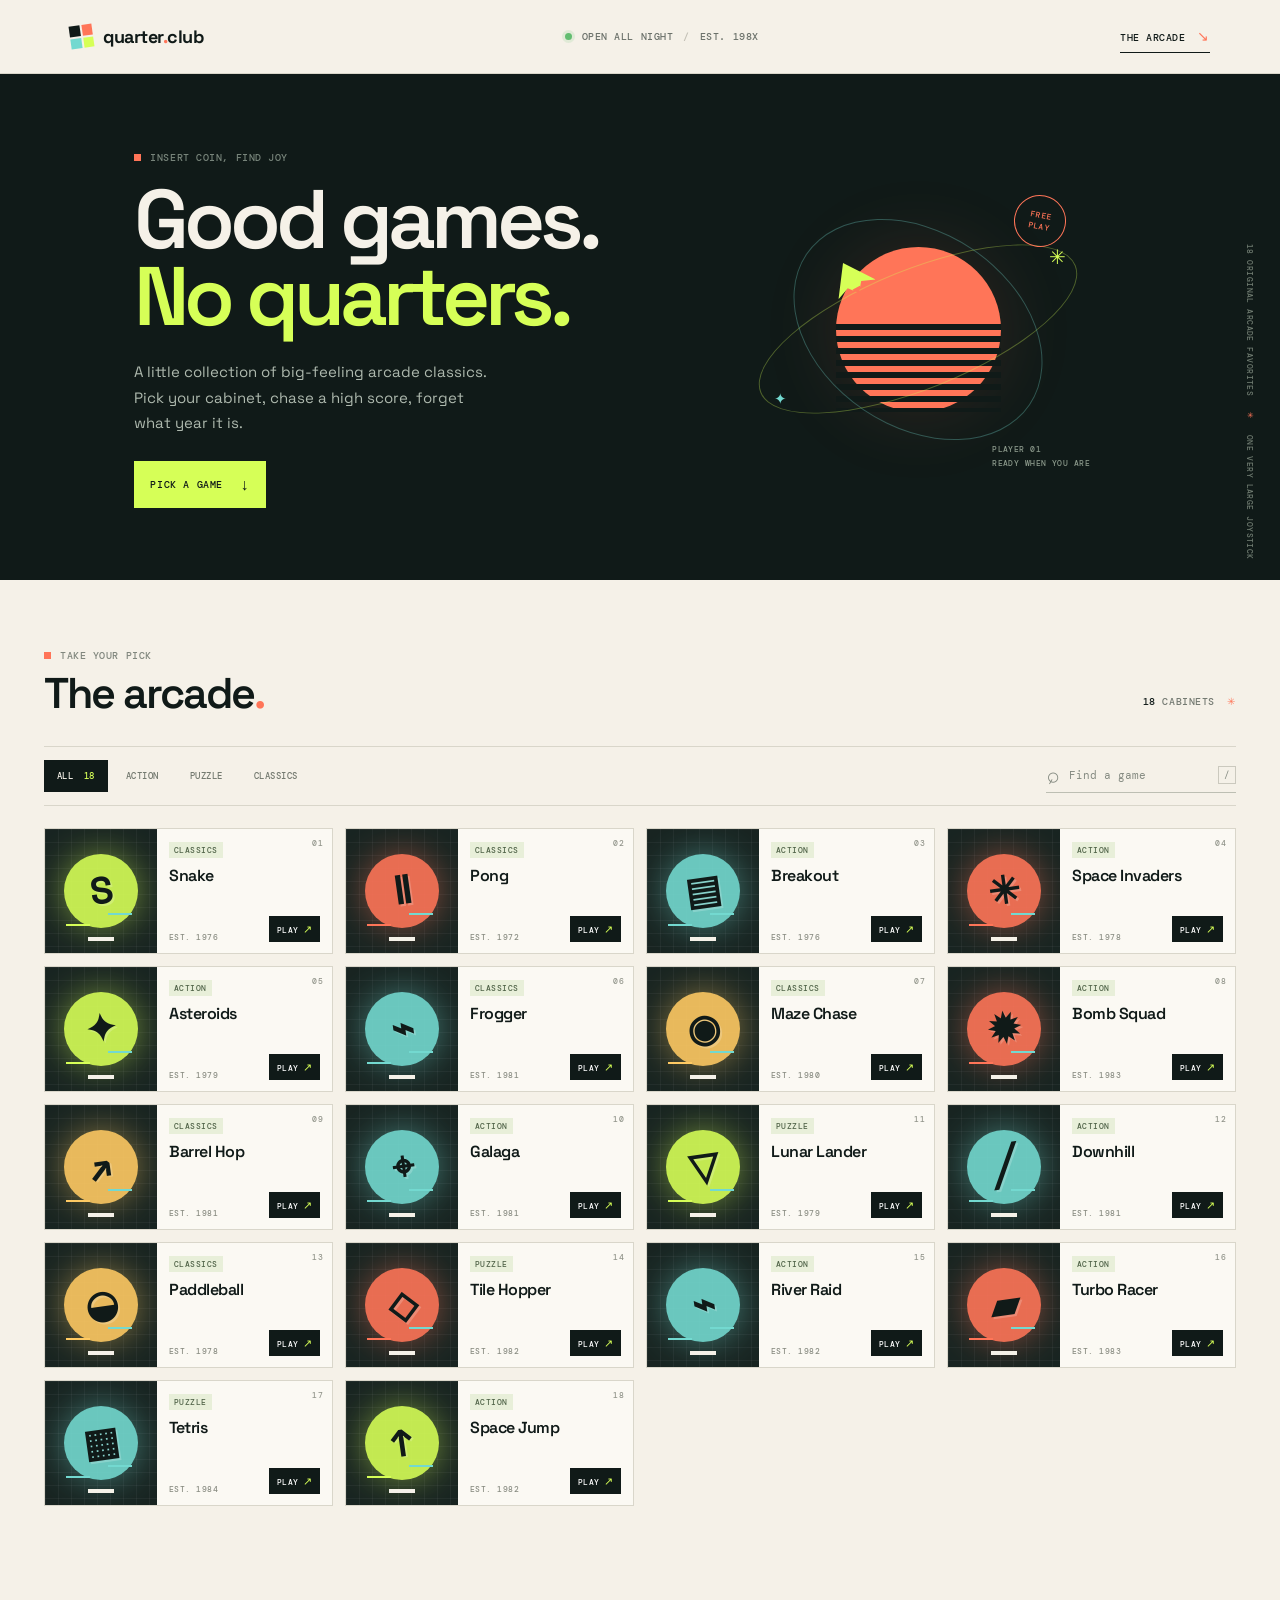
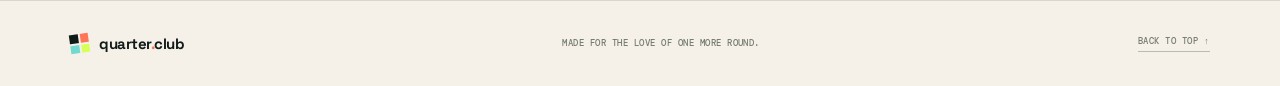
==== commit 30908b1a: "first commit" ====
--- a/index.html
+++ b/index.html
@@ -1,216 +1,87 @@
-<!DOCTYPE HTML>
-<!--
-	Forty by HTML5 UP
-	html5up.net | @ajlkn
-	Free for personal and commercial use under the CCA 3.0 license (html5up.net/license)
--->
-<html>
-	<head>
-		<title>Forty by HTML5 UP</title>
-		<meta charset="utf-8" />
-		<meta name="viewport" content="width=device-width, initial-scale=1, user-scalable=no" />
-		<link rel="stylesheet" href="assets/css/main.css" />
-		<noscript><link rel="stylesheet" href="assets/css/noscript.css" /></noscript>
-	</head>
-	<body class="is-preload">
-
-		<!-- Wrapper -->
-			<div id="wrapper">
-
-				<!-- Header -->
-					<header id="header" class="alt">
-						<a href="index.html" class="logo"><strong>Forty</strong> <span>by HTML5 UP</span></a>
-						<nav>
-							<a href="#menu">Menu</a>
-						</nav>
-					</header>
-
-				<!-- Menu -->
-					<nav id="menu">
-						<ul class="links">
-							<li><a href="index.html">Home</a></li>
-							<li><a href="landing.html">Landing</a></li>
-							<li><a href="generic.html">Generic</a></li>
-							<li><a href="elements.html">Elements</a></li>
-						</ul>
-						<ul class="actions stacked">
-							<li><a href="#" class="button primary fit">Get Started</a></li>
-							<li><a href="#" class="button fit">Log In</a></li>
-						</ul>
-					</nav>
-
-				<!-- Banner -->
-					<section id="banner" class="major">
-						<div class="inner">
-							<header class="major">
-								<h1>Hi, my name is FortyTwo</h1>
-							</header>
-							<div class="content">
-								<p>A responsive site template designed by HTML5 UP<br />
-								and released under the Creative Commons.</p>
-								<ul class="actions">
-									<li><a href="#one" class="button next scrolly">Get Started</a></li>
-								</ul>
-							</div>
-						</div>
-					</section>
-
-				<!-- Main -->
-					<div id="main">
-
-						<!-- One -->
-							<section id="one" class="tiles">
-								<article>
-									<span class="image">
-										<img src="images/pic01.jpg" alt="" />
-									</span>
-									<header class="major">
-										<h3><a href="landing.html" class="link">Aliquam</a></h3>
-										<p>Ipsum dolor sit amet</p>
-									</header>
-								</article>
-								<article>
-									<span class="image">
-										<img src="images/pic02.jpg" alt="" />
-									</span>
-									<header class="major">
-										<h3><a href="landing.html" class="link">Tempus</a></h3>
-										<p>feugiat amet tempus</p>
-									</header>
-								</article>
-								<article>
-									<span class="image">
-										<img src="images/pic03.jpg" alt="" />
-									</span>
-									<header class="major">
-										<h3><a href="landing.html" class="link">Magna</a></h3>
-										<p>Lorem etiam nullam</p>
-									</header>
-								</article>
-								<article>
-									<span class="image">
-										<img src="images/pic04.jpg" alt="" />
-									</span>
-									<header class="major">
-										<h3><a href="landing.html" class="link">Ipsum</a></h3>
-										<p>Nisl sed aliquam</p>
-									</header>
-								</article>
-								<article>
-									<span class="image">
-										<img src="images/pic05.jpg" alt="" />
-									</span>
-									<header class="major">
-										<h3><a href="landing.html" class="link">Consequat</a></h3>
-										<p>Ipsum dolor sit amet</p>
-									</header>
-								</article>
-								<article>
-									<span class="image">
-										<img src="images/pic06.jpg" alt="" />
-									</span>
-									<header class="major">
-										<h3><a href="landing.html" class="link">Etiam</a></h3>
-										<p>Feugiat amet tempus</p>
-									</header>
-								</article>
-							</section>
-
-						<!-- Two -->
-							<section id="two">
-								<div class="inner">
-									<header class="major">
-										<h2>Massa libero</h2>
-									</header>
-									<p>Nullam et orci eu lorem consequat tincidunt vivamus et sagittis libero. Mauris aliquet magna magna sed nunc rhoncus pharetra. Pellentesque condimentum sem. In efficitur ligula tate urna. Maecenas laoreet massa vel lacinia pellentesque lorem ipsum dolor. Nullam et orci eu lorem consequat tincidunt. Vivamus et sagittis libero. Mauris aliquet magna magna sed nunc rhoncus amet pharetra et feugiat tempus.</p>
-									<ul class="actions">
-										<li><a href="landing.html" class="button next">Get Started</a></li>
-									</ul>
-								</div>
-							</section>
-
-					</div>
-
-				<!-- Contact -->
-					<section id="contact">
-						<div class="inner">
-							<section>
-								<form method="post" action="#">
-									<div class="fields">
-										<div class="field half">
-											<label for="name">Name</label>
-											<input type="text" name="name" id="name" />
-										</div>
-										<div class="field half">
-											<label for="email">Email</label>
-											<input type="text" name="email" id="email" />
-										</div>
-										<div class="field">
-											<label for="message">Message</label>
-											<textarea name="message" id="message" rows="6"></textarea>
-										</div>
-									</div>
-									<ul class="actions">
-										<li><input type="submit" value="Send Message" class="primary" /></li>
-										<li><input type="reset" value="Clear" /></li>
-									</ul>
-								</form>
-							</section>
-							<section class="split">
-								<section>
-									<div class="contact-method">
-										<span class="icon solid alt fa-envelope"></span>
-										<h3>Email</h3>
-										<a href="#">information@untitled.tld</a>
-									</div>
-								</section>
-								<section>
-									<div class="contact-method">
-										<span class="icon solid alt fa-phone"></span>
-										<h3>Phone</h3>
-										<span>(000) 000-0000 x12387</span>
-									</div>
-								</section>
-								<section>
-									<div class="contact-method">
-										<span class="icon solid alt fa-home"></span>
-										<h3>Address</h3>
-										<span>1234 Somewhere Road #5432<br />
-										Nashville, TN 00000<br />
-										United States of America</span>
-									</div>
-								</section>
-							</section>
-						</div>
-					</section>
-
-				<!-- Footer -->
-					<footer id="footer">
-						<div class="inner">
-							<ul class="icons">
-								<li><a href="#" class="icon brands alt fa-twitter"><span class="label">Twitter</span></a></li>
-								<li><a href="#" class="icon brands alt fa-facebook-f"><span class="label">Facebook</span></a></li>
-								<li><a href="#" class="icon brands alt fa-instagram"><span class="label">Instagram</span></a></li>
-								<li><a href="#" class="icon brands alt fa-github"><span class="label">GitHub</span></a></li>
-								<li><a href="#" class="icon brands alt fa-linkedin-in"><span class="label">LinkedIn</span></a></li>
-							</ul>
-							<ul class="copyright">
-								<li>&copy; Untitled</li><li>Design: <a href="https://html5up.net">HTML5 UP</a></li>
-							</ul>
-						</div>
-					</footer>
-
-			</div>
-
-		<!-- Scripts -->
-			<script src="assets/js/jquery.min.js"></script>
-			<script src="assets/js/jquery.scrolly.min.js"></script>
-			<script src="assets/js/jquery.scrollex.min.js"></script>
-			<script src="assets/js/browser.min.js"></script>
-			<script src="assets/js/breakpoints.min.js"></script>
-			<script src="assets/js/util.js"></script>
-			<script src="assets/js/main.js"></script>
-
-	</body>
-
-</html>
+<!doctype html>
+<html lang="en">
+  <head>
+    <meta charset="utf-8">
+    <meta name="viewport" content="width=device-width, initial-scale=1">
+    <meta name="theme-color" content="#101a18">
+    <meta name="description" content="A pocket-sized arcade packed with 18 pixel-era classics. Pick a cabinet and play.">
+    <title>Quarter Club - The little big arcade</title>
+    <link rel="preconnect" href="https://fonts.googleapis.com">
+    <link rel="preconnect" href="https://fonts.gstatic.com" crossorigin>
+    <link href="https://fonts.googleapis.com/css2?family=DM+Mono:wght@400;500&family=Space+Grotesk:wght@400;500;600;700&display=swap" rel="stylesheet">
+    <link rel="stylesheet" href="styles.css">
+    <script src="arcade.js" defer></script>
+  </head>
+  <body>
+    <header class="topbar">
+      <a class="brand" href="#top" aria-label="Quarter Club home">
+        <span class="brand-mark" aria-hidden="true"><i></i><i></i><i></i><i></i></span>
+        <span>quarter<span class="brand-dot">.</span>club</span>
+      </a>
+      <div class="topbar-note"><span class="live-dot"></span> OPEN ALL NIGHT <span class="topbar-divider">/</span> EST. 198X</div>
+      <a class="topbar-link" href="#arcade">THE ARCADE <span aria-hidden="true">↘</span></a>
+    </header>
+
+    <main id="top">
+      <section class="intro" aria-labelledby="page-title">
+        <div class="intro-copy">
+          <p class="eyebrow"><span class="eyebrow-square"></span> INSERT COIN, FIND JOY</p>
+          <h1 id="page-title">Good games.<br><span>No quarters.</span></h1>
+          <p class="intro-description">A little collection of big-feeling arcade classics. Pick your cabinet, chase a high score, forget what year it is.</p>
+          <a class="jump-link" href="#arcade">PICK A GAME <span aria-hidden="true">↓</span></a>
+        </div>
+        <div class="intro-art" aria-hidden="true">
+          <div class="sun-disc"></div>
+          <div class="orbit orbit-one"></div><div class="orbit orbit-two"></div>
+          <div class="art-star star-one">✳</div><div class="art-star star-two">✦</div>
+          <div class="pixel-ship"><span></span></div>
+          <div class="art-caption">PLAYER 01<br>READY WHEN YOU ARE</div>
+          <div class="art-stamp">FREE<br>PLAY</div>
+        </div>
+        <div class="intro-side-note">18 ORIGINAL ARCADE FAVORITES <span>✳</span> ONE VERY LARGE JOYSTICK</div>
+      </section>
+
+      <section class="arcade-section" id="arcade" aria-labelledby="arcade-heading">
+        <div class="section-heading">
+          <div>
+            <p class="eyebrow"><span class="eyebrow-square"></span> TAKE YOUR PICK</p>
+            <h2 id="arcade-heading">The arcade<span class="heading-period">.</span></h2>
+          </div>
+          <div class="game-count"><span id="visible-count">18</span> CABINETS <span class="count-star">✳</span></div>
+        </div>
+        <div class="catalog-tools">
+          <div class="filter-list" role="group" aria-label="Filter games by genre">
+            <button class="filter-chip is-active" type="button" data-filter="All">ALL <span>18</span></button>
+            <button class="filter-chip" type="button" data-filter="Action">ACTION</button>
+            <button class="filter-chip" type="button" data-filter="Puzzle">PUZZLE</button>
+            <button class="filter-chip" type="button" data-filter="Classics">CLASSICS</button>
+          </div>
+          <label class="search-box"><span aria-hidden="true">⌕</span><input id="game-search" type="search" placeholder="Find a game" autocomplete="off" aria-label="Search games"><kbd>/</kbd></label>
+        </div>
+        <div class="game-grid" id="game-grid" aria-live="polite"></div>
+        <div class="empty-state" id="empty-state" hidden>No cabinets match that search. Try another name.</div>
+      </section>
+    </main>
+
+    <footer class="footer">
+      <a class="brand footer-brand" href="#top"><span class="brand-mark" aria-hidden="true"><i></i><i></i><i></i><i></i></span><span>quarter<span class="brand-dot">.</span>club</span></a>
+      <p>MADE FOR THE LOVE OF ONE MORE ROUND.</p>
+      <a href="#top" class="back-top">BACK TO TOP ↑</a>
+    </footer>
+
+    <dialog class="cabinet" id="cabinet" aria-labelledby="cabinet-title">
+      <div class="cabinet-topline"><span class="cabinet-label"><span class="live-dot"></span> NOW PLAYING</span><button class="icon-button close-button" id="close-game" type="button" aria-label="Close game" title="Close game">×</button></div>
+      <div class="cabinet-heading"><div><p class="game-meta" id="cabinet-meta"></p><h2 id="cabinet-title">Game title</h2></div><div class="scoreboard"><span>HI <b id="high-score">00000</b></span><span>SCORE <b id="current-score">00000</b></span></div></div>
+      <div class="screen-frame">
+        <canvas id="game-canvas" width="480" height="270" aria-label="Game screen"></canvas>
+        <div class="screen-scanlines" aria-hidden="true"></div>
+      </div>
+      <div class="cabinet-bottomline"><p id="game-instructions">Use the arrows to play.</p><div class="game-actions"><button class="text-button" id="pause-game" type="button">Ⅱ <span>PAUSE</span></button><button class="text-button" id="restart-game" type="button">↻ <span>RESTART</span></button></div></div>
+      <div class="touch-controls" aria-label="Touch game controls">
+        <div class="touch-dpad"><button type="button" data-key="ArrowUp" aria-label="Up">↑</button><button type="button" data-key="ArrowLeft" aria-label="Left">←</button><button type="button" data-key="ArrowDown" aria-label="Down">↓</button><button type="button" data-key="ArrowRight" aria-label="Right">→</button></div>
+        <button class="touch-fire" type="button" data-key=" " aria-label="Fire or jump">A</button>
+      </div>
+      <p class="cabinet-footnote">ARROWS / WASD TO MOVE <span>•</span> SPACE TO ACTION <span>•</span> ESC TO EXIT</p>
+    </dialog>
+  </body>
+</html>
--- a/styles.css
+++ b/styles.css
@@ -0,0 +1,190 @@
+:root {
+  color-scheme: light;
+  --ink: #101a18;
+  --paper: #f5f1e8;
+  --acid: #d6ff57;
+  --coral: #ff7558;
+  --blue: #73d9d0;
+  --muted: #7b8178;
+  --line: #d9d6ca;
+  --mono: "DM Mono", "Courier New", monospace;
+  --sans: "Space Grotesk", "Trebuchet MS", sans-serif;
+}
+
+* { box-sizing: border-box; }
+html { scroll-behavior: smooth; }
+body { margin: 0; color: var(--ink); background: var(--paper); font-family: var(--sans); }
+button, input { font: inherit; }
+button { color: inherit; }
+a { color: inherit; text-decoration: none; }
+.topbar { height: 74px; padding: 0 max(5.5vw, 24px); display: flex; align-items: center; justify-content: space-between; border-bottom: 1px solid var(--line); }
+.brand { display: inline-flex; align-items: center; gap: 10px; font-size: 18px; font-weight: 700; letter-spacing: -.5px; }
+.brand-dot { color: var(--coral); }
+.brand-mark { width: 23px; height: 23px; display: grid; grid-template-columns: 1fr 1fr; gap: 2px; transform: rotate(-8deg); }
+.brand-mark i { display: block; background: var(--ink); }
+.brand-mark i:nth-child(2) { background: var(--coral); }
+.brand-mark i:nth-child(3) { background: var(--blue); }
+.brand-mark i:nth-child(4) { background: var(--acid); }
+.topbar-note, .topbar-link, .eyebrow, .intro-side-note, .game-count, .filter-chip, .search-box, .game-index, .game-tag, .game-year, .cabinet-label, .game-meta, .scoreboard, .cabinet-footnote, .footer p, .back-top, .art-caption, .art-stamp { font-family: var(--mono); font-size: 10px; font-weight: 500; letter-spacing: .055em; }
+.topbar-note { color: #6b716a; display: flex; align-items: center; gap: 10px; }
+.live-dot { width: 7px; height: 7px; border-radius: 50%; background: #62bd70; display: inline-block; box-shadow: 0 0 0 3px #62bd7025; }
+.topbar-divider { color: #c2bfb4; }
+.topbar-link { border-bottom: 1px solid var(--ink); padding: 7px 0; }
+.topbar-link span { color: var(--coral); font-size: 14px; margin-left: 5px; }
+.intro { min-height: 460px; position: relative; overflow: hidden; padding: 77px max(10.5vw, 32px) 72px; background: var(--ink); color: var(--paper); display: grid; grid-template-columns: 1.1fr .9fr; align-items: center; }
+.intro-copy { z-index: 2; max-width: 520px; }
+.eyebrow { margin: 0 0 17px; color: #77847a; display: flex; align-items: center; gap: 9px; }
+.eyebrow-square { width: 7px; height: 7px; display: inline-block; background: var(--coral); }
+.intro h1 { font-size: clamp(48px, 6.5vw, 83px); letter-spacing: -5px; line-height: .93; margin: 0; font-weight: 600; }
+.intro h1 span { color: var(--acid); }
+.intro-description { color: #aeb9ae; font-size: 15px; line-height: 1.7; max-width: 365px; margin: 24px 0 25px; }
+.jump-link { display: inline-flex; align-items: center; gap: 17px; padding: 13px 16px; background: var(--acid); color: var(--ink); font: 500 10px var(--mono); letter-spacing: .06em; transition: background .2s, transform .2s; }
+.jump-link:hover { background: #e4ff91; transform: translateY(-2px); }
+.jump-link span { font-size: 16px; }
+.intro-art { width: min(100%, 400px); aspect-ratio: 1.22; justify-self: center; position: relative; display: grid; place-items: center; }
+.sun-disc { width: 165px; height: 165px; background: var(--coral); border-radius: 50%; position: absolute; box-shadow: 0 0 80px #ff755822; }
+.sun-disc::after { content: ""; position: absolute; inset: 47% 0 0; background: var(--ink); background: repeating-linear-gradient(to bottom,var(--ink) 0 6px,transparent 6px 12px); }
+.orbit { border: 1px solid #d6ff5750; border-radius: 50%; position: absolute; transform: rotate(-22deg); }
+.orbit-one { width: 340px; height: 120px; }
+.orbit-two { width: 270px; height: 195px; transform: rotate(34deg); border-color: #73d9d050; }
+.pixel-ship { position: absolute; width: 42px; height: 34px; background: var(--acid); clip-path: polygon(50% 0,100% 88%,68% 72%,50% 100%,32% 72%,0 88%); top: 29%; left: 28%; transform: rotate(-28deg); filter: drop-shadow(0 0 11px #d6ff5770); }
+.pixel-ship span { position: absolute; background: var(--coral); width: 8px; height: 11px; bottom: -5px; left: 17px; }
+.art-star { position: absolute; color: var(--acid); }
+.star-one { right: 13%; top: 24%; font-size: 20px; }
+.star-two { left: 14%; bottom: 26%; font-size: 15px; color: var(--blue); }
+.art-caption { color: #8b998b; position: absolute; bottom: 7%; right: 7%; line-height: 1.7; font-size: 8px; }
+.art-stamp { width: 52px; height: 52px; display: grid; align-content: center; text-align: center; border: 1px solid var(--coral); border-radius: 50%; color: var(--coral); font-size: 8px; line-height: 1.35; transform: rotate(11deg); position: absolute; top: 9%; right: 13%; }
+.intro-side-note { position: absolute; right: 25px; bottom: 20px; color: #6f7b70; writing-mode: vertical-rl; font-size: 8px; }
+.intro-side-note span { color: var(--coral); padding: 9px 0; }
+.arcade-section { max-width: 1260px; margin: auto; padding: 69px 34px 94px; }
+.section-heading { display: flex; justify-content: space-between; align-items: end; }
+.section-heading .eyebrow { color: #81877e; margin-bottom: 10px; }
+.section-heading h2 { font-size: 43px; line-height: 1; margin: 0; font-weight: 600; letter-spacing: -2px; }
+.heading-period { color: var(--coral); }
+.game-count { color: #747a72; padding-bottom: 7px; }
+.game-count span:first-child { color: var(--ink); font-weight: 500; }
+.count-star { color: var(--coral); margin-left: 6px; }
+.catalog-tools { margin: 31px 0 22px; padding: 12px 0; border-block: 1px solid var(--line); display: flex; align-items: center; justify-content: space-between; gap: 20px; }
+.filter-list { display: flex; gap: 5px; }
+.filter-chip { cursor: pointer; padding: 9px 12px; border: 1px solid transparent; background: transparent; color: #73796f; font-size: 9px; transition: .15s; }
+.filter-chip:hover { color: var(--ink); border-color: var(--line); }
+.filter-chip.is-active { background: var(--ink); color: var(--paper); }
+.filter-chip span { margin-left: 5px; color: var(--acid); }
+.search-box { height: 34px; min-width: 190px; display: flex; align-items: center; gap: 7px; color: #848a80; border-bottom: 1px solid #bdbfb3; }
+.search-box > span { font: 22px var(--sans); transform: rotate(-15deg); }
+.search-box input { min-width: 0; width: 100%; border: 0; outline: 0; background: transparent; color: var(--ink); font: 11px var(--mono); letter-spacing: 0; }
+.search-box input::placeholder { color: #858b82; }
+.search-box kbd { border: 1px solid #cbc9be; padding: 2px 5px; font: 9px var(--mono); }
+.game-grid { display: grid; grid-template-columns: repeat(3,minmax(0,1fr)); gap: 12px; }
+.game-card { --accent: var(--coral); position: relative; min-width: 0; border: 1px solid var(--line); background: #fbf9f3; display: grid; grid-template-columns: 112px 1fr; min-height: 126px; overflow: hidden; transition: border-color .2s, transform .2s, box-shadow .2s; animation: appear .35s both; }
+.game-card:hover { border-color: var(--ink); transform: translateY(-3px); box-shadow: 4px 4px 0 var(--ink); }
+.game-art { min-height: 124px; position: relative; overflow: hidden; background-color: #182421; background-image: linear-gradient(#ffffff0b 1px,transparent 1px),linear-gradient(90deg,#ffffff0b 1px,transparent 1px); background-size: 13px 13px; display: grid; place-items: center; }
+.game-art::before { content: ""; position: absolute; width: 74px; height: 74px; border-radius: 50%; background: var(--accent); opacity: .9; filter: drop-shadow(0 0 18px color-mix(in srgb,var(--accent),transparent 45%)); }
+.art-glyph { position: relative; z-index: 1; color: var(--ink); font-size: 38px; font-weight: 700; line-height: 1; text-shadow: 2px 2px 0 #fff3; transform: rotate(-8deg); }
+.game-art::after { content: ""; position: absolute; z-index: 1; bottom: 12px; left: 50%; width: 26px; height: 4px; transform: translateX(-50%); background: var(--paper); box-shadow: -23px -14px 0 -1px var(--accent), 19px -25px 0 -1px var(--blue); }
+.game-info { min-width: 0; display: flex; flex-direction: column; align-items: start; padding: 13px 12px 11px; }
+.game-index { position: absolute; top: 9px; right: 9px; color: #92958b; font-size: 8px; }
+.game-tag { display: inline-flex; padding: 4px 5px; color: #506348; background: #e8efd9; font-size: 8px; line-height: 1; }
+.game-name { max-width: calc(100% - 4px); overflow-wrap: anywhere; font-size: 16px; letter-spacing: -.5px; line-height: 1.08; margin: 9px 0 0; font-weight: 600; }
+.game-bottom { width: 100%; margin-top: auto; display: flex; align-items: end; justify-content: space-between; gap: 6px; padding-top: 8px; }
+.game-year { color: #8a8d83; font-size: 8px; white-space: nowrap; }
+.play-button { flex: none; padding: 6px 8px; border: 0; background: var(--ink); color: white; font: 500 8px var(--mono); letter-spacing: .05em; cursor: pointer; transition: background .15s, color .15s; }
+.play-button:hover { background: var(--acid); color: var(--ink); }
+.play-button span { color: var(--acid); font-size: 11px; margin-left: 4px; }
+.play-button:hover span { color: var(--ink); }
+.empty-state { padding: 40px 10px; color: #777d73; text-align: center; font: 12px var(--mono); }
+.footer { min-height: 86px; padding: 20px max(5.5vw,24px); display: flex; align-items: center; justify-content: space-between; border-top: 1px solid var(--line); }
+.footer-brand { font-size: 15px; }
+.footer-brand .brand-mark { width: 19px; height: 19px; }
+.footer p, .back-top { color: #777d73; font-size: 9px; }
+.back-top { border-bottom: 1px solid #b9bcb1; padding-bottom: 4px; }
+.cabinet { width: min(920px,calc(100vw - 28px)); max-height: calc(100dvh - 24px); overflow-y: auto; padding: 22px 26px 17px; border: 1px solid #36443d; border-radius: 3px; background: var(--paper); color: var(--ink); box-shadow: 0 20px 80px #0008; }
+.cabinet::backdrop { background: #07100ed9; backdrop-filter: blur(5px); }
+.cabinet-topline { display: flex; align-items: center; justify-content: space-between; padding-bottom: 12px; border-bottom: 1px solid var(--line); }
+.cabinet-label { display: flex; gap: 9px; align-items: center; color: #697367; font-size: 9px; }
+.icon-button { width: 30px; height: 30px; display: grid; place-items: center; border: 1px solid var(--line); background: transparent; font-size: 22px; line-height: 1; cursor: pointer; }
+.icon-button:hover { color: var(--coral); border-color: var(--coral); }
+.cabinet-heading { display: flex; justify-content: space-between; align-items: end; padding: 17px 0 14px; }
+.game-meta { margin: 0 0 5px; color: #747a71; font-size: 9px; }
+.cabinet-heading h2 { font-size: 27px; line-height: 1; letter-spacing: -1px; margin: 0; }
+.scoreboard { display: flex; gap: 19px; color: #747a71; font-size: 9px; }
+.scoreboard span { display: grid; gap: 4px; }
+.scoreboard b { color: var(--ink); font-size: 15px; font-weight: 500; }
+.screen-frame { position: relative; border: 8px solid #182421; background: #101a18; box-shadow: 0 0 0 1px #738075; overflow: hidden; }
+#game-canvas { display: block; width: 100%; height: auto; aspect-ratio: 16 / 9; image-rendering: pixelated; }
+.screen-scanlines { pointer-events: none; position: absolute; inset: 0; opacity: .1; background: repeating-linear-gradient(to bottom,transparent 0 3px,#000 4px); }
+.cabinet-bottomline { display: flex; justify-content: space-between; align-items: center; gap: 12px; min-height: 48px; border-bottom: 1px solid var(--line); }
+.cabinet-bottomline p { color: #677167; font: 10px var(--mono); margin: 0; }
+.game-actions { display: flex; gap: 14px; }
+.text-button { display: flex; align-items: center; gap: 5px; border: 0; padding: 8px 0; background: transparent; color: var(--ink); cursor: pointer; font: 15px var(--sans); }
+.text-button span { font: 9px var(--mono); }
+.text-button:hover { color: #7a9e19; }
+.touch-controls { display: none; align-items: center; justify-content: space-between; padding: 12px 7px 0; }
+.touch-dpad { width: 116px; height: 78px; display: grid; grid-template: repeat(2,1fr)/repeat(3,1fr); gap: 3px; }
+.touch-dpad button, .touch-fire { border: 1px solid #c3c4b8; background: #eae7dc; font-size: 19px; touch-action: none; }
+.touch-dpad button:active, .touch-fire:active { background: var(--acid); }
+.touch-dpad button[data-key="ArrowUp"] { grid-area: 1/2; }.touch-dpad button[data-key="ArrowLeft"] { grid-area: 2/1; }.touch-dpad button[data-key="ArrowDown"] { grid-area: 2/2; }.touch-dpad button[data-key="ArrowRight"] { grid-area: 2/3; }
+.touch-fire { width: 54px; height: 54px; border-radius: 50%; font: 500 12px var(--mono); background: #f9b6a7; }
+.cabinet-footnote { margin: 14px 0 0; text-align: center; color: #858a80; font-size: 8px; }
+.cabinet-footnote span { color: var(--coral); margin: 0 7px; }
+@keyframes appear { from { opacity: 0; transform: translateY(7px); } to { opacity: 1; transform: translateY(0); } }
+
+@media (min-width: 1100px) { .game-grid { grid-template-columns: repeat(4,minmax(0,1fr)); } }
+@media (max-width: 760px) {
+  .topbar { height: 64px; padding-inline: 22px; }
+  .topbar-note { font-size: 8px; gap: 7px; }
+  .intro { min-height: 0; padding: 57px 28px 63px; grid-template-columns: 1fr .7fr; }
+  .intro h1 { font-size: clamp(49px,9vw,72px); letter-spacing: -3.5px; }
+  .intro-description { font-size: 13px; max-width: 330px; }
+  .intro-art { transform: scale(.8); transform-origin: center; width: 125%; margin-left: -10%; }
+  .intro-side-note { right: 12px; }
+  .arcade-section { padding: 54px 22px 70px; }
+  .game-grid { grid-template-columns: repeat(2,minmax(0,1fr)); }
+  .game-card { grid-template-columns: 94px 1fr; }
+  .game-art { min-height: 119px; }
+  .game-info { padding-inline: 10px; }
+  .game-name { font-size: 15px; }
+  .cabinet { padding: 17px 15px 14px; }
+  .screen-frame { border-width: 5px; }
+  .touch-controls { display: flex; }
+  .cabinet-footnote { margin-top: 11px; }
+}
+@media (max-width: 500px) {
+  .topbar-note { display: none; }
+  .topbar { height: 58px; }
+  .intro { display: block; padding: 49px 23px 43px; }
+  .intro h1 { font-size: 57px; }
+  .intro-description { max-width: 290px; margin: 18px 0 19px; }
+  .intro-art { position: absolute; width: 205px; right: -68px; top: 43px; opacity: .38; transform: scale(.86); }
+  .intro-side-note { display: none; }
+  .arcade-section { padding: 45px 15px 58px; }
+  .section-heading h2 { font-size: 36px; }
+  .game-count { font-size: 8px; }
+  .catalog-tools { align-items: start; flex-direction: column-reverse; gap: 9px; margin-top: 22px; }
+  .search-box { align-self: stretch; }
+  .filter-list { width: 100%; justify-content: space-between; gap: 0; }
+  .filter-chip { padding: 8px 7px; font-size: 8px; }
+  .game-grid { gap: 8px; }
+  .game-card { display: flex; flex-direction: column; min-height: 0; }
+  .game-art { min-height: 94px; height: 94px; }
+  .game-art::before { width: 55px; height: 55px; }
+  .art-glyph { font-size: 31px; }
+  .game-index { top: 6px; right: 7px; }
+  .game-info { flex: 1; min-height: 108px; padding: 9px 8px 8px; }
+  .game-tag { font-size: 7px; }
+  .game-name { margin-top: 7px; font-size: 14px; }
+  .game-year { font-size: 7px; }
+  .play-button { padding: 6px; font-size: 7px; }
+  .footer { padding-inline: 17px; min-height: 70px; }
+  .footer p { display: none; }
+  .cabinet-heading h2 { font-size: 22px; }
+  .scoreboard { gap: 10px; font-size: 8px; }
+  .scoreboard b { font-size: 12px; }
+  .cabinet-bottomline { min-height: 42px; }
+  .cabinet-bottomline p { max-width: 58%; font-size: 8px; line-height: 1.5; }
+  .game-actions { gap: 10px; }
+  .text-button span { font-size: 8px; }
+  .cabinet-footnote { font-size: 7px; }
+  .cabinet-footnote span { margin-inline: 3px; }
+}
+@media (prefers-reduced-motion: reduce) { *,*::before,*::after { scroll-behavior: auto !important; animation-duration: .01ms !important; transition-duration: .01ms !important; } }
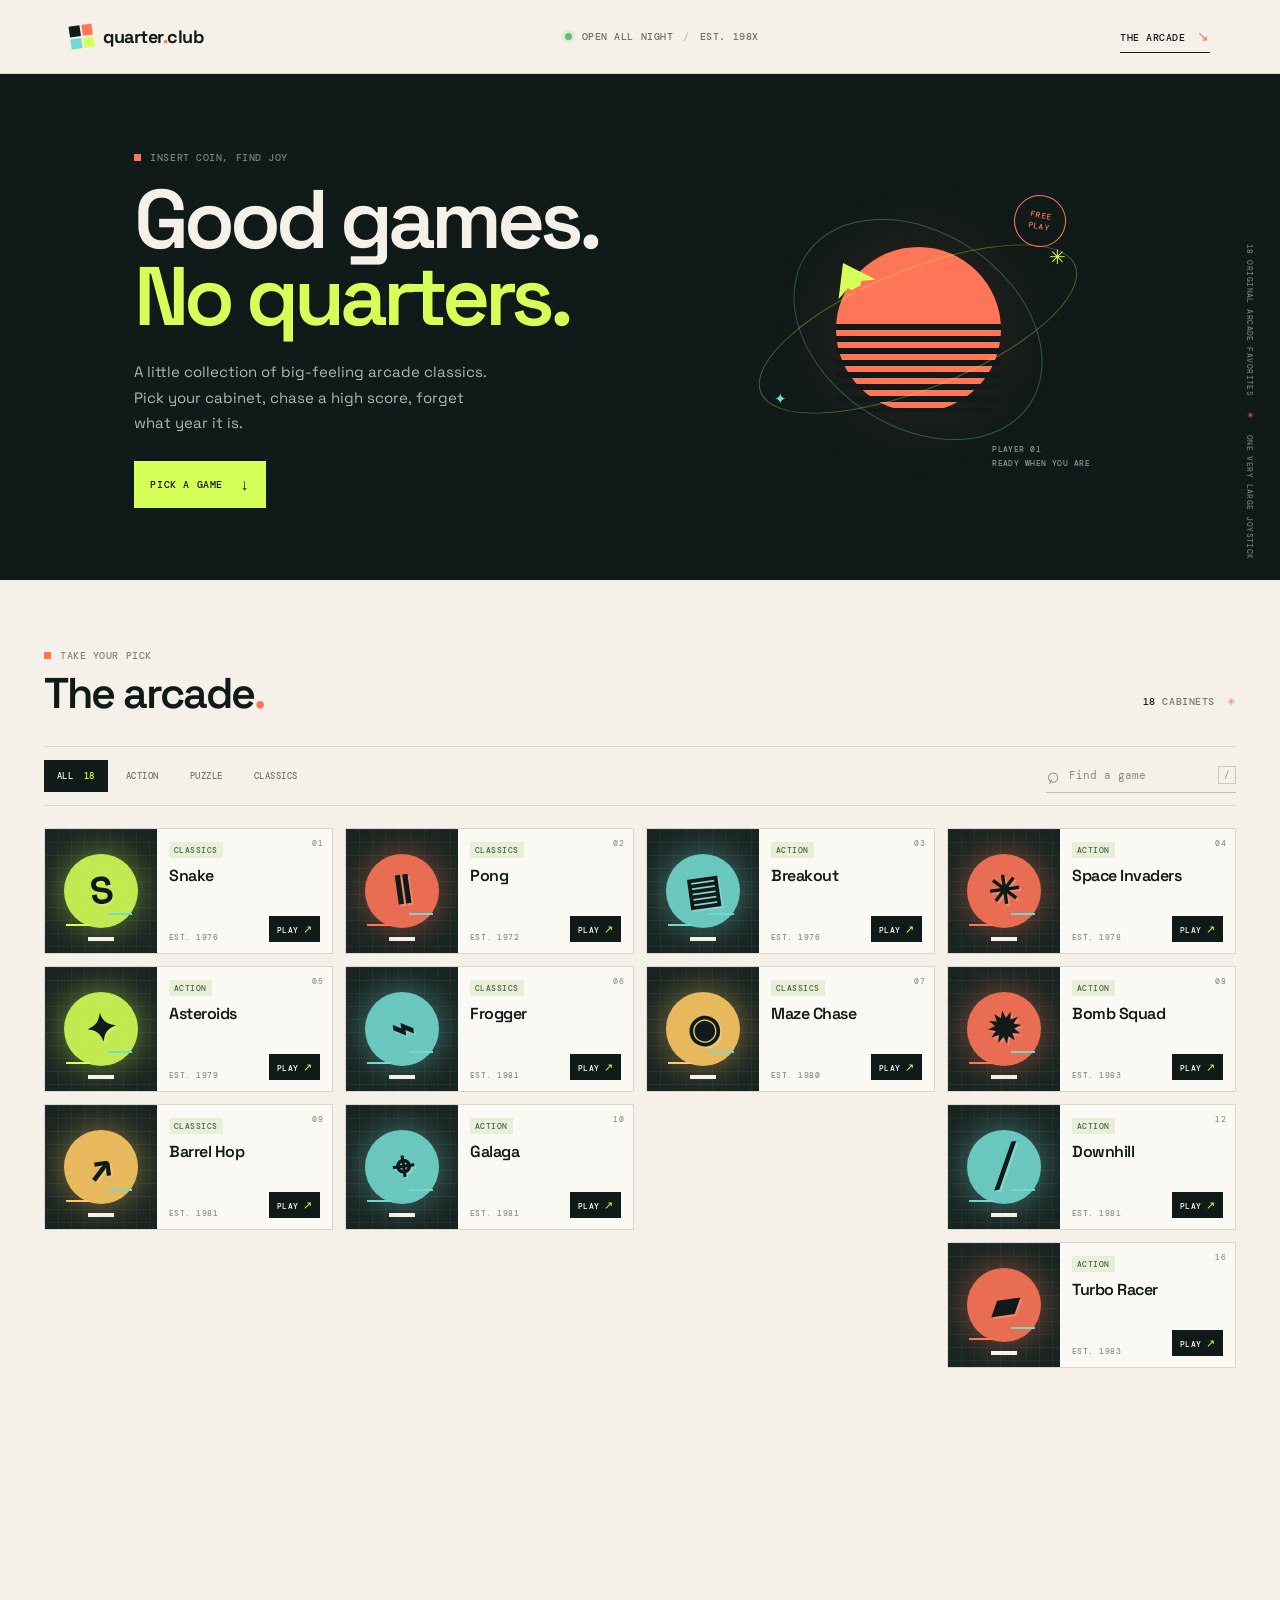
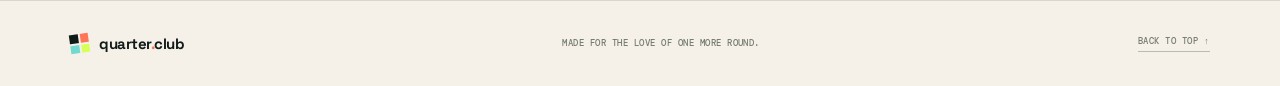
==== commit 6ccf78ae: "update icon" ====
--- a/index.html
+++ b/index.html
@@ -6,6 +6,7 @@
     <meta name="theme-color" content="#101a18">
     <meta name="description" content="A pocket-sized arcade packed with 18 pixel-era classics. Pick a cabinet and play.">
     <title>Quarter Club - The little big arcade</title>
+    <link rel="icon" type="image/svg+xml" href="favicon.svg">
     <link rel="preconnect" href="https://fonts.googleapis.com">
     <link rel="preconnect" href="https://fonts.gstatic.com" crossorigin>
     <link href="https://fonts.googleapis.com/css2?family=DM+Mono:wght@400;500&family=Space+Grotesk:wght@400;500;600;700&display=swap" rel="stylesheet">
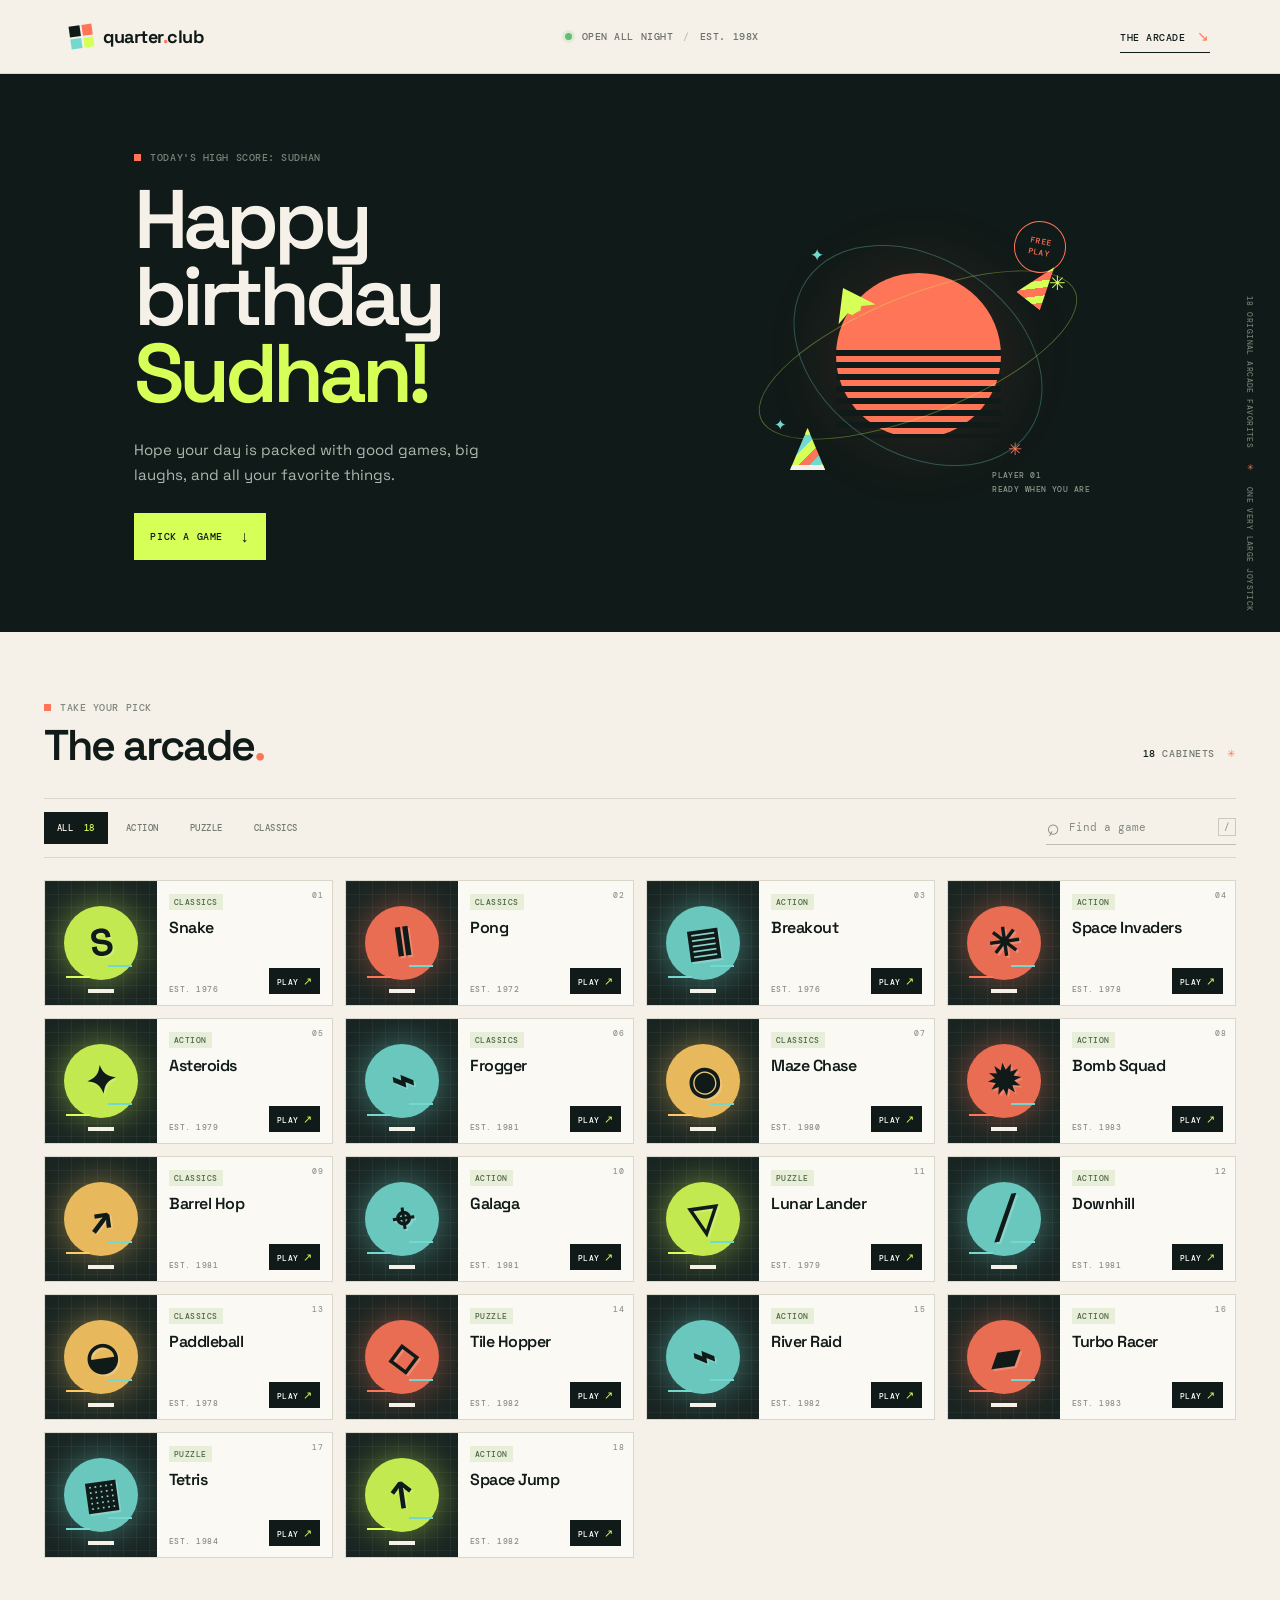
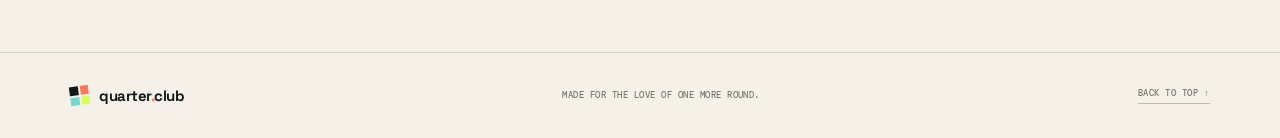
==== commit 19b492f5: "hbd" ====
--- a/index.html
+++ b/index.html
@@ -26,9 +26,9 @@
     <main id="top">
       <section class="intro" aria-labelledby="page-title">
         <div class="intro-copy">
-          <p class="eyebrow"><span class="eyebrow-square"></span> INSERT COIN, FIND JOY</p>
-          <h1 id="page-title">Good games.<br><span>No quarters.</span></h1>
-          <p class="intro-description">A little collection of big-feeling arcade classics. Pick your cabinet, chase a high score, forget what year it is.</p>
+          <p class="eyebrow"><span class="eyebrow-square"></span> TODAY'S HIGH SCORE: SUDHAN</p>
+          <h1 id="page-title">Happy birthday<br><span>Sudhan!</span></h1>
+          <p class="intro-description">Hope your day is packed with good games, big laughs, and all your favorite things.</p>
           <a class="jump-link" href="#arcade">PICK A GAME <span aria-hidden="true">↓</span></a>
         </div>
         <div class="intro-art" aria-hidden="true">
@@ -36,9 +36,14 @@
           <div class="orbit orbit-one"></div><div class="orbit orbit-two"></div>
           <div class="art-star star-one">✳</div><div class="art-star star-two">✦</div>
           <div class="pixel-ship"><span></span></div>
+          <div class="party-hat" aria-hidden="true"><span></span></div>
+          <div class="party-popper" aria-hidden="true"><span></span></div>
+          <div class="party-confetti confetti-one" aria-hidden="true">✦</div>
+          <div class="party-confetti confetti-two" aria-hidden="true">✳</div>
           <div class="art-caption">PLAYER 01<br>READY WHEN YOU ARE</div>
           <div class="art-stamp">FREE<br>PLAY</div>
         </div>
+        <div class="party-burst" aria-hidden="true"><i></i><i></i><i></i><i></i><i></i><i></i><i></i><i></i><i></i><i></i><i></i><i></i><i></i><i></i><i></i><i></i></div>
         <div class="intro-side-note">18 ORIGINAL ARCADE FAVORITES <span>✳</span> ONE VERY LARGE JOYSTICK</div>
       </section>
 
--- a/styles.css
+++ b/styles.css
@@ -49,6 +49,36 @@
 .orbit-two { width: 270px; height: 195px; transform: rotate(34deg); border-color: #73d9d050; }
 .pixel-ship { position: absolute; width: 42px; height: 34px; background: var(--acid); clip-path: polygon(50% 0,100% 88%,68% 72%,50% 100%,32% 72%,0 88%); top: 29%; left: 28%; transform: rotate(-28deg); filter: drop-shadow(0 0 11px #d6ff5770); }
 .pixel-ship span { position: absolute; background: var(--coral); width: 8px; height: 11px; bottom: -5px; left: 17px; }
+.party-hat { width: 35px; height: 42px; position: absolute; left: 18%; bottom: 15%; z-index: 2; clip-path: polygon(50% 0,100% 100%,0 100%); background: repeating-linear-gradient(135deg,var(--acid) 0 8px,var(--coral) 8px 16px,var(--blue) 16px 24px); animation: party-float 2.8s ease-in-out infinite; }
+.party-hat::before { content: ""; position: absolute; width: 9px; height: 9px; top: -2px; left: 13px; border-radius: 50%; background: var(--acid); }
+.party-hat span { position: absolute; bottom: 0; width: 100%; height: 5px; background: var(--paper); }
+.party-popper { width: 33px; height: 43px; position: absolute; right: 15%; top: 22%; z-index: 2; clip-path: polygon(4% 100%,94% 100%,48% 0); transform: rotate(38deg); background: repeating-linear-gradient(135deg,var(--coral) 0 8px,var(--acid) 8px 15px); animation: party-pop 2.6s ease-in-out infinite; }
+.party-popper::before { content: none; }
+.party-burst { position: absolute; inset: 0; z-index: 3; --origin-x: 80.4%; --origin-y: 34.4%; pointer-events: none; }
+.party-burst i { --target-x: 12%; --target-y: 23%; --burst-rotation: 160deg; position: absolute; left: var(--origin-x); top: var(--origin-y); width: 8px; height: 11px; background: var(--acid); opacity: 0; transform: translate(-50%,-50%) scale(.2); animation: confetti-burst 1.5s cubic-bezier(.16,.72,.24,1) .2s both; }
+.party-burst i:nth-child(1) { --target-x: 12%; --target-y: 23%; --burst-rotation: -170deg; }
+.party-burst i:nth-child(2) { --target-x: 15%; --target-y: 25%; --burst-rotation: 155deg; }
+.party-burst i:nth-child(3) { --target-x: 18%; --target-y: 27%; --burst-rotation: 220deg; }
+.party-burst i:nth-child(4) { --target-x: 21%; --target-y: 30%; --burst-rotation: -130deg; }
+.party-burst i:nth-child(5) { --target-x: 24%; --target-y: 33%; --burst-rotation: 200deg; }
+.party-burst i:nth-child(6) { --target-x: 27%; --target-y: 36%; --burst-rotation: 145deg; }
+.party-burst i:nth-child(7) { --target-x: 30%; --target-y: 39%; --burst-rotation: -210deg; }
+.party-burst i:nth-child(8) { --target-x: 33%; --target-y: 42%; --burst-rotation: 180deg; }
+.party-burst i:nth-child(9) { --target-x: 36%; --target-y: 45%; --burst-rotation: 150deg; }
+.party-burst i:nth-child(10) { --target-x: 39%; --target-y: 48%; --burst-rotation: -180deg; }
+.party-burst i:nth-child(11) { --target-x: 42%; --target-y: 50%; --burst-rotation: 130deg; }
+.party-burst i:nth-child(12) { --target-x: 45%; --target-y: 47%; --burst-rotation: -150deg; }
+.party-burst i:nth-child(13) { --target-x: 13%; --target-y: 43%; --burst-rotation: 210deg; }
+.party-burst i:nth-child(14) { --target-x: 20%; --target-y: 39%; --burst-rotation: -130deg; }
+.party-burst i:nth-child(15) { --target-x: 30%; --target-y: 35%; --burst-rotation: 190deg; }
+.party-burst i:nth-child(16) { --target-x: 40%; --target-y: 29%; --burst-rotation: -160deg; }
+.party-burst i:nth-child(4n + 1) { background: var(--coral); }
+.party-burst i:nth-child(4n + 2) { width: 7px; height: 7px; background: var(--blue); border-radius: 50%; }
+.party-burst i:nth-child(4n + 3) { width: 5px; height: 12px; }
+.party-burst i:nth-child(4n) { width: 5px; height: 5px; background: var(--paper); border-radius: 50%; }
+.party-confetti { position: absolute; z-index: 2; color: var(--acid); font-size: 17px; animation: party-float 2.2s ease-in-out infinite; }
+.confetti-one { top: 16%; left: 23%; color: var(--blue); }
+.confetti-two { right: 24%; bottom: 18%; color: var(--coral); animation-delay: .6s; }
 .art-star { position: absolute; color: var(--acid); }
 .star-one { right: 13%; top: 24%; font-size: 20px; }
 .star-two { left: 14%; bottom: 26%; font-size: 15px; color: var(--blue); }
@@ -128,6 +158,9 @@
 .cabinet-footnote { margin: 14px 0 0; text-align: center; color: #858a80; font-size: 8px; }
 .cabinet-footnote span { color: var(--coral); margin: 0 7px; }
 @keyframes appear { from { opacity: 0; transform: translateY(7px); } to { opacity: 1; transform: translateY(0); } }
+@keyframes party-float { 50% { translate: 0 -7px; rotate: 7deg; } }
+@keyframes party-pop { 50% { translate: 0 -5px; rotate: -7deg; } }
+@keyframes confetti-burst { 0% { opacity: 0; transform: translate(-50%,-50%) scale(.2) rotate(0); } 12% { opacity: 1; } 100% { left: var(--target-x); top: var(--target-y); opacity: 0; transform: translate(-50%,-50%) scale(1) rotate(var(--burst-rotation)); } }
 
 @media (min-width: 1100px) { .game-grid { grid-template-columns: repeat(4,minmax(0,1fr)); } }
 @media (max-width: 760px) {
@@ -137,6 +170,23 @@
   .intro h1 { font-size: clamp(49px,9vw,72px); letter-spacing: -3.5px; }
   .intro-description { font-size: 13px; max-width: 330px; }
   .intro-art { transform: scale(.8); transform-origin: center; width: 125%; margin-left: -10%; }
+  .party-burst { --origin-x: 86.8%; --origin-y: 39.3%; }
+  .party-burst i:nth-child(1) { --target-x: 4%; }
+  .party-burst i:nth-child(2) { --target-x: 8%; }
+  .party-burst i:nth-child(3) { --target-x: 12%; }
+  .party-burst i:nth-child(4) { --target-x: 16%; }
+  .party-burst i:nth-child(5) { --target-x: 20%; }
+  .party-burst i:nth-child(6) { --target-x: 24%; }
+  .party-burst i:nth-child(7) { --target-x: 28%; }
+  .party-burst i:nth-child(8) { --target-x: 32%; }
+  .party-burst i:nth-child(9) { --target-x: 36%; }
+  .party-burst i:nth-child(10) { --target-x: 40%; }
+  .party-burst i:nth-child(11) { --target-x: 44%; }
+  .party-burst i:nth-child(12) { --target-x: 48%; }
+  .party-burst i:nth-child(13) { --target-x: 10%; }
+  .party-burst i:nth-child(14) { --target-x: 22%; }
+  .party-burst i:nth-child(15) { --target-x: 38%; }
+  .party-burst i:nth-child(16) { --target-x: 53%; }
   .intro-side-note { right: 12px; }
   .arcade-section { padding: 54px 22px 70px; }
   .game-grid { grid-template-columns: repeat(2,minmax(0,1fr)); }
@@ -156,6 +206,24 @@
   .intro h1 { font-size: 57px; }
   .intro-description { max-width: 290px; margin: 18px 0 19px; }
   .intro-art { position: absolute; width: 205px; right: -68px; top: 43px; opacity: .38; transform: scale(.86); }
+  .party-burst { --origin-x: 91%; --origin-y: 27.5%; }
+  .party-burst i:nth-child(1) { --target-x: 6%; }
+  .party-burst i:nth-child(2) { --target-x: 12%; }
+  .party-burst i:nth-child(3) { --target-x: 18%; }
+  .party-burst i:nth-child(4) { --target-x: 24%; }
+  .party-burst i:nth-child(5) { --target-x: 30%; }
+  .party-burst i:nth-child(6) { --target-x: 36%; }
+  .party-burst i:nth-child(7) { --target-x: 42%; }
+  .party-burst i:nth-child(8) { --target-x: 48%; }
+  .party-burst i:nth-child(9) { --target-x: 54%; }
+  .party-burst i:nth-child(10) { --target-x: 60%; }
+  .party-burst i:nth-child(11) { --target-x: 66%; }
+  .party-burst i:nth-child(12) { --target-x: 72%; }
+  .party-burst i:nth-child(13) { --target-x: 15%; }
+  .party-burst i:nth-child(14) { --target-x: 35%; }
+  .party-burst i:nth-child(15) { --target-x: 60%; }
+  .party-burst i:nth-child(16) { --target-x: 90%; }
+  .party-popper { right: 43%; }
   .intro-side-note { display: none; }
   .arcade-section { padding: 45px 15px 58px; }
   .section-heading h2 { font-size: 36px; }
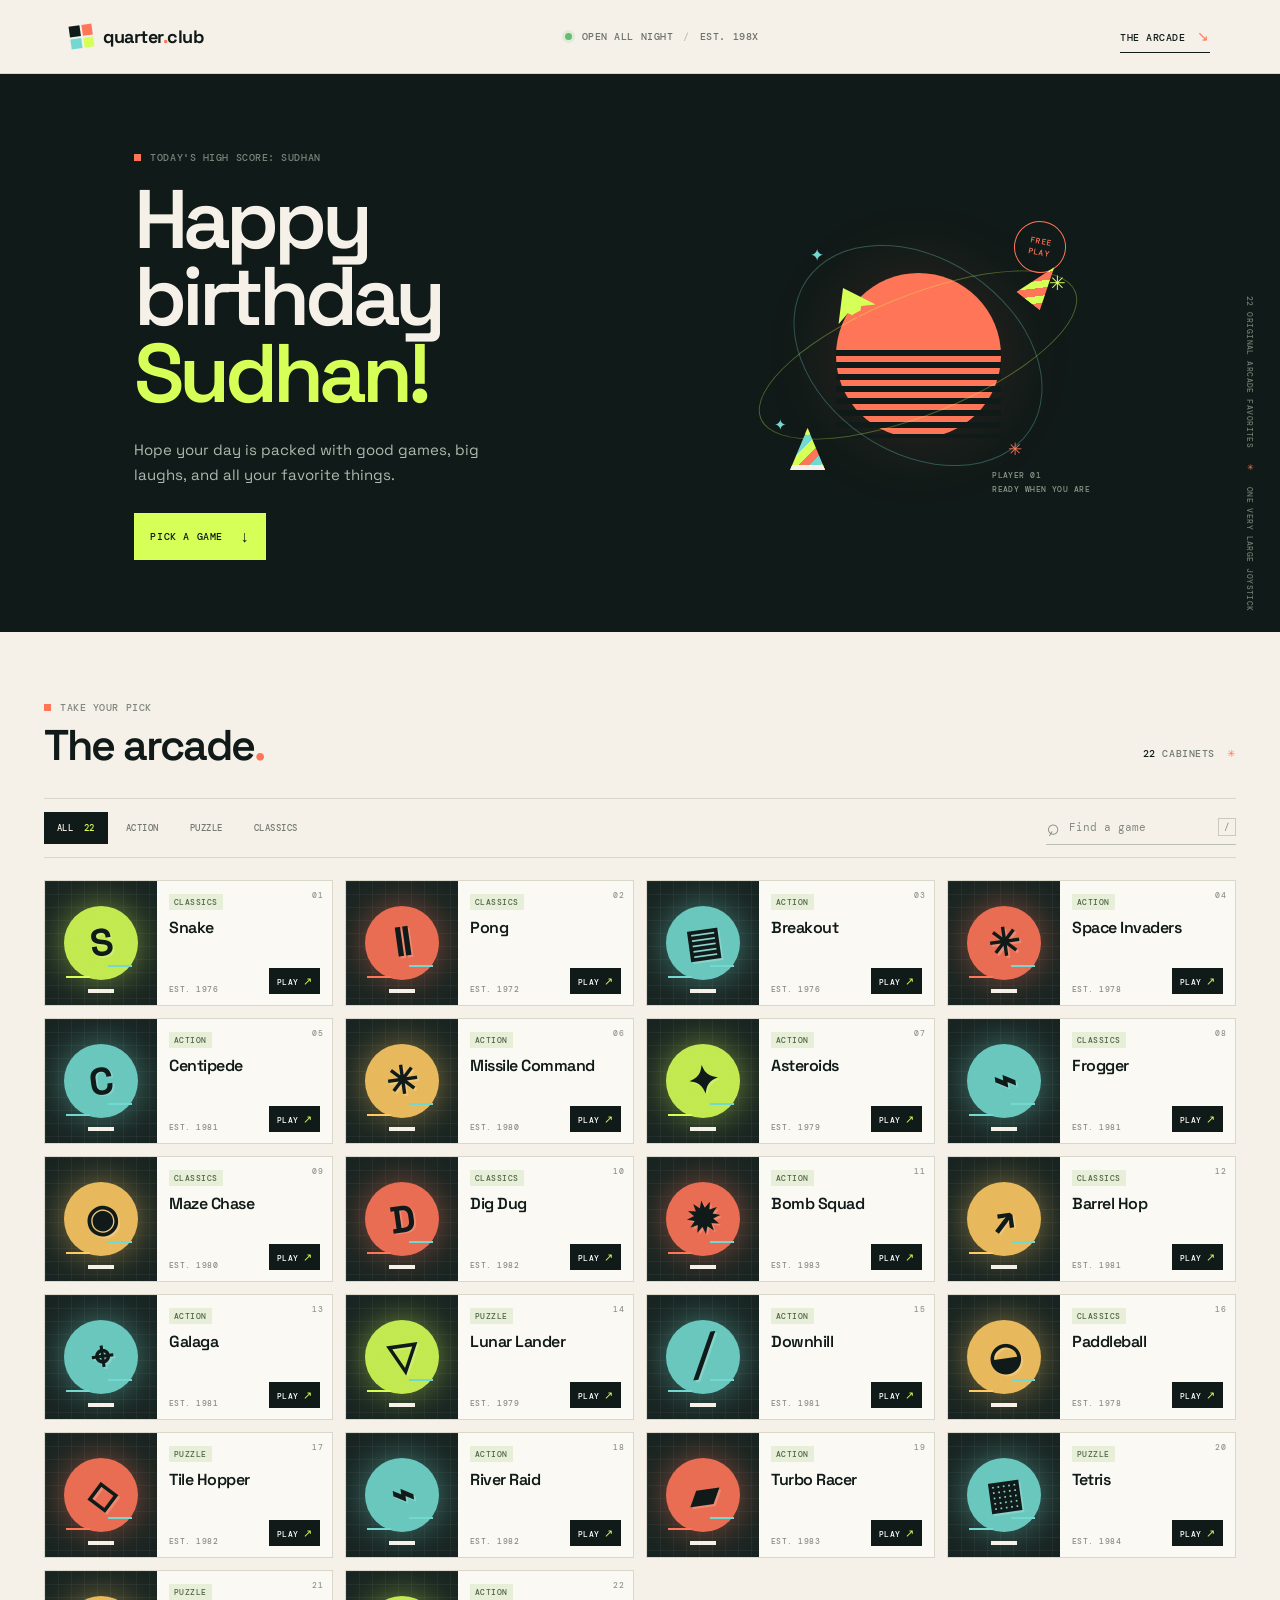
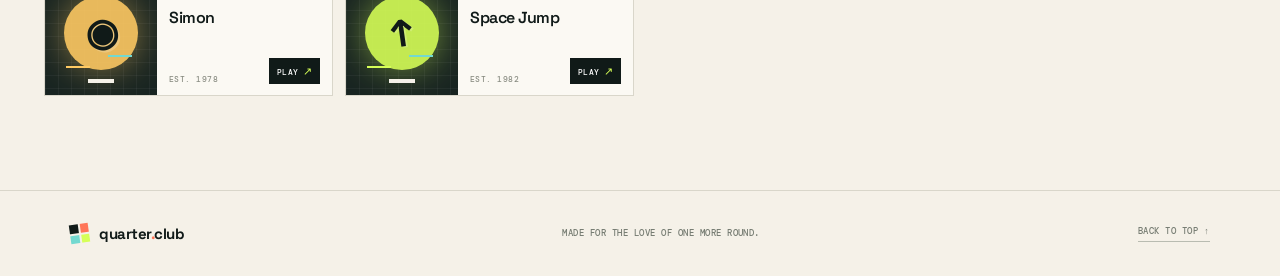
==== commit 30561fa4: "improvements" ====
--- a/index.html
+++ b/index.html
@@ -4,7 +4,7 @@
     <meta charset="utf-8">
     <meta name="viewport" content="width=device-width, initial-scale=1">
     <meta name="theme-color" content="#101a18">
-    <meta name="description" content="A pocket-sized arcade packed with 18 pixel-era classics. Pick a cabinet and play.">
+    <meta name="description" content="A pocket-sized arcade packed with 22 pixel-era favorites. Pick a cabinet and play.">
     <title>Quarter Club - The little big arcade</title>
     <link rel="icon" type="image/svg+xml" href="favicon.svg">
     <link rel="preconnect" href="https://fonts.googleapis.com">
@@ -44,7 +44,7 @@
           <div class="art-stamp">FREE<br>PLAY</div>
         </div>
         <div class="party-burst" aria-hidden="true"><i></i><i></i><i></i><i></i><i></i><i></i><i></i><i></i><i></i><i></i><i></i><i></i><i></i><i></i><i></i><i></i></div>
-        <div class="intro-side-note">18 ORIGINAL ARCADE FAVORITES <span>✳</span> ONE VERY LARGE JOYSTICK</div>
+        <div class="intro-side-note">22 ORIGINAL ARCADE FAVORITES <span>✳</span> ONE VERY LARGE JOYSTICK</div>
       </section>
 
       <section class="arcade-section" id="arcade" aria-labelledby="arcade-heading">
@@ -53,11 +53,11 @@
             <p class="eyebrow"><span class="eyebrow-square"></span> TAKE YOUR PICK</p>
             <h2 id="arcade-heading">The arcade<span class="heading-period">.</span></h2>
           </div>
-          <div class="game-count"><span id="visible-count">18</span> CABINETS <span class="count-star">✳</span></div>
+          <div class="game-count"><span id="visible-count">22</span> CABINETS <span class="count-star">✳</span></div>
         </div>
         <div class="catalog-tools">
           <div class="filter-list" role="group" aria-label="Filter games by genre">
-            <button class="filter-chip is-active" type="button" data-filter="All">ALL <span>18</span></button>
+            <button class="filter-chip is-active" type="button" data-filter="All">ALL <span>22</span></button>
             <button class="filter-chip" type="button" data-filter="Action">ACTION</button>
             <button class="filter-chip" type="button" data-filter="Puzzle">PUZZLE</button>
             <button class="filter-chip" type="button" data-filter="Classics">CLASSICS</button>
--- a/styles.css
+++ b/styles.css
@@ -149,7 +149,7 @@
 .text-button { display: flex; align-items: center; gap: 5px; border: 0; padding: 8px 0; background: transparent; color: var(--ink); cursor: pointer; font: 15px var(--sans); }
 .text-button span { font: 9px var(--mono); }
 .text-button:hover { color: #7a9e19; }
-.touch-controls { display: none; align-items: center; justify-content: space-between; padding: 12px 7px 0; }
+.touch-controls { display: none; align-items: center; justify-content: space-between; padding: 12px 7px 0; -webkit-user-select: none; user-select: none; -webkit-touch-callout: none; }
 .touch-dpad { width: 116px; height: 78px; display: grid; grid-template: repeat(2,1fr)/repeat(3,1fr); gap: 3px; }
 .touch-dpad button, .touch-fire { border: 1px solid #c3c4b8; background: #eae7dc; font-size: 19px; touch-action: none; }
 .touch-dpad button:active, .touch-fire:active { background: var(--acid); }
@@ -194,9 +194,17 @@
   .game-art { min-height: 119px; }
   .game-info { padding-inline: 10px; }
   .game-name { font-size: 15px; }
-  .cabinet { padding: 17px 15px 14px; }
-  .screen-frame { border-width: 5px; }
+  .cabinet[open] { inset: 0; width: 100vw; height: 100dvh; max-width: none; max-height: none; margin: 0; padding: max(12px,env(safe-area-inset-top)) 15px max(12px,env(safe-area-inset-bottom)); border: 0; border-radius: 0; display: grid; grid-template-rows: auto auto minmax(0,40dvh) minmax(0,32dvh) auto auto; gap: 0; overflow: hidden; }
+  .cabinet-topline { min-height: 34px; }
+  .cabinet-heading { min-height: 55px; }
+  .screen-frame { min-height: 0; border-width: 5px; display: grid; place-items: center; }
+  #game-canvas { width: 100%; height: 100%; max-height: 100%; min-height: 0; aspect-ratio: auto; }
   .touch-controls { display: flex; }
+  .touch-controls { grid-row: 4; min-height: 0; height: 100%; padding: 8px 5vw; }
+  .touch-dpad { width: min(44vw,220px); height: min(25dvh,180px); gap: 6px; }
+  .touch-dpad button { font-size: 30px; }
+  .touch-fire { width: min(31vw,150px); height: min(31vw,150px); max-height: 24dvh; font-size: 16px; }
+  .cabinet-bottomline { grid-row: 5; min-height: 42px; }
   .cabinet-footnote { margin-top: 11px; }
 }
 @media (max-width: 500px) {
@@ -255,4 +263,18 @@
   .cabinet-footnote { font-size: 7px; }
   .cabinet-footnote span { margin-inline: 3px; }
 }
+@media (orientation: landscape) and (max-height: 500px) and (max-width: 1000px) {
+  .cabinet[open] { inset: 0; width: 100vw; height: 100dvh; max-width: none; max-height: none; margin: 0; padding: max(8px,env(safe-area-inset-top)) 12px max(8px,env(safe-area-inset-bottom)); border: 0; border-radius: 0; display: grid; grid-template-rows: 32px 44px minmax(96px,1fr) 96px 38px 16px; gap: 0; overflow: hidden; }
+  .cabinet-topline { grid-row: 1; min-height: 0; padding-bottom: 0; }
+  .cabinet-heading { grid-row: 2; min-height: 0; padding: 5px 0; }
+  .screen-frame { grid-row: 3; min-height: 0; border-width: 4px; }
+  #game-canvas { width: 100%; height: 100%; max-height: 100%; aspect-ratio: auto; }
+  .touch-controls { display: flex; grid-row: 4; min-height: 0; height: 100%; padding: 4px 4vw; }
+  .touch-dpad { width: min(24vw,180px); height: min(19dvh,74px); gap: 4px; }
+  .touch-dpad button { font-size: 24px; }
+  .touch-fire { width: min(19dvh,74px); height: min(19dvh,74px); max-height: 74px; font-size: 14px; }
+  .cabinet-bottomline { grid-row: 5; min-height: 0; }
+  .cabinet-bottomline p { max-width: 62%; font-size: 8px; line-height: 1.3; }
+  .cabinet-footnote { grid-row: 6; margin: 0; font-size: 7px; }
+}
 @media (prefers-reduced-motion: reduce) { *,*::before,*::after { scroll-behavior: auto !important; animation-duration: .01ms !important; transition-duration: .01ms !important; } }
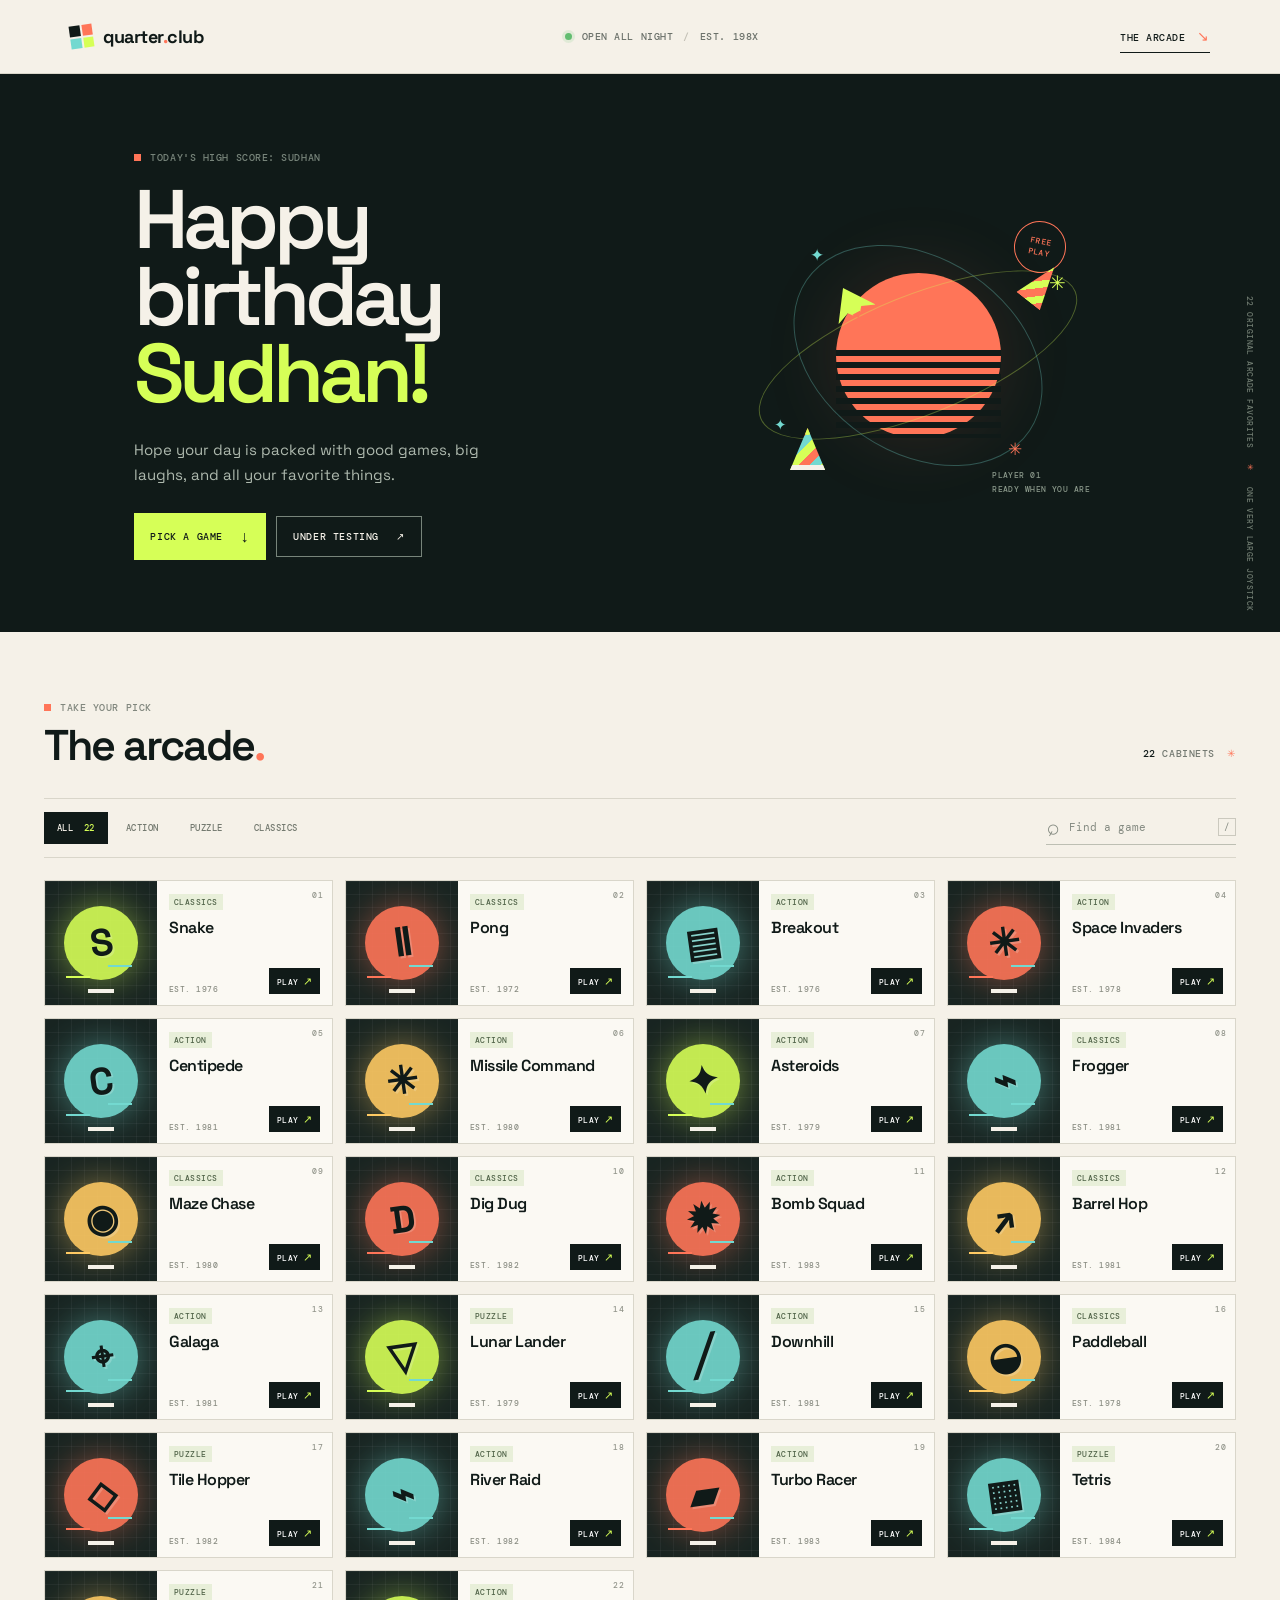
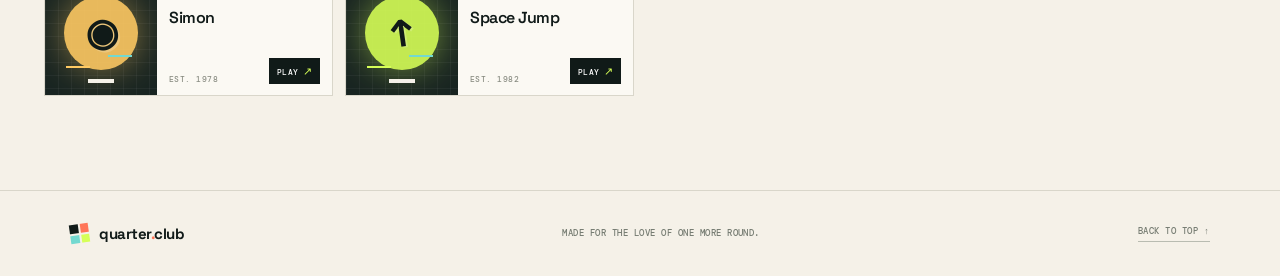
==== commit b06c6d61: "Add under testing page link Co-authored-by: Copilot <223556219+Copilot@users.noreply.github.com>" ====
--- a/index.html
+++ b/index.html
@@ -29,7 +29,10 @@
           <p class="eyebrow"><span class="eyebrow-square"></span> TODAY'S HIGH SCORE: SUDHAN</p>
           <h1 id="page-title">Happy birthday<br><span>Sudhan!</span></h1>
           <p class="intro-description">Hope your day is packed with good games, big laughs, and all your favorite things.</p>
-          <a class="jump-link" href="#arcade">PICK A GAME <span aria-hidden="true">↓</span></a>
+          <div class="intro-actions">
+            <a class="jump-link" href="#arcade">PICK A GAME <span aria-hidden="true">↓</span></a>
+            <a class="under-testing-link" href="sample.html" target="_blank" rel="noopener noreferrer">UNDER TESTING <span aria-hidden="true">↗</span></a>
+          </div>
         </div>
         <div class="intro-art" aria-hidden="true">
           <div class="sun-disc"></div>
--- a/styles.css
+++ b/styles.css
@@ -38,9 +38,14 @@
 .intro h1 { font-size: clamp(48px, 6.5vw, 83px); letter-spacing: -5px; line-height: .93; margin: 0; font-weight: 600; }
 .intro h1 span { color: var(--acid); }
 .intro-description { color: #aeb9ae; font-size: 15px; line-height: 1.7; max-width: 365px; margin: 24px 0 25px; }
-.jump-link { display: inline-flex; align-items: center; gap: 17px; padding: 13px 16px; background: var(--acid); color: var(--ink); font: 500 10px var(--mono); letter-spacing: .06em; transition: background .2s, transform .2s; }
+.intro-actions { display: flex; flex-wrap: wrap; align-items: center; gap: 10px; }
+.jump-link, .under-testing-link { display: inline-flex; align-items: center; gap: 17px; padding: 13px 16px; font: 500 10px var(--mono); letter-spacing: .06em; transition: background .2s, color .2s, border-color .2s, transform .2s; }
+.jump-link { background: var(--acid); color: var(--ink); }
 .jump-link:hover { background: #e4ff91; transform: translateY(-2px); }
 .jump-link span { font-size: 16px; }
+.under-testing-link { border: 1px solid #77847a; color: var(--paper); }
+.under-testing-link:hover { border-color: var(--blue); color: var(--blue); transform: translateY(-2px); }
+.jump-link:focus-visible, .under-testing-link:focus-visible { outline: 2px solid var(--blue); outline-offset: 3px; }
 .intro-art { width: min(100%, 400px); aspect-ratio: 1.22; justify-self: center; position: relative; display: grid; place-items: center; }
 .sun-disc { width: 165px; height: 165px; background: var(--coral); border-radius: 50%; position: absolute; box-shadow: 0 0 80px #ff755822; }
 .sun-disc::after { content: ""; position: absolute; inset: 47% 0 0; background: var(--ink); background: repeating-linear-gradient(to bottom,var(--ink) 0 6px,transparent 6px 12px); }
